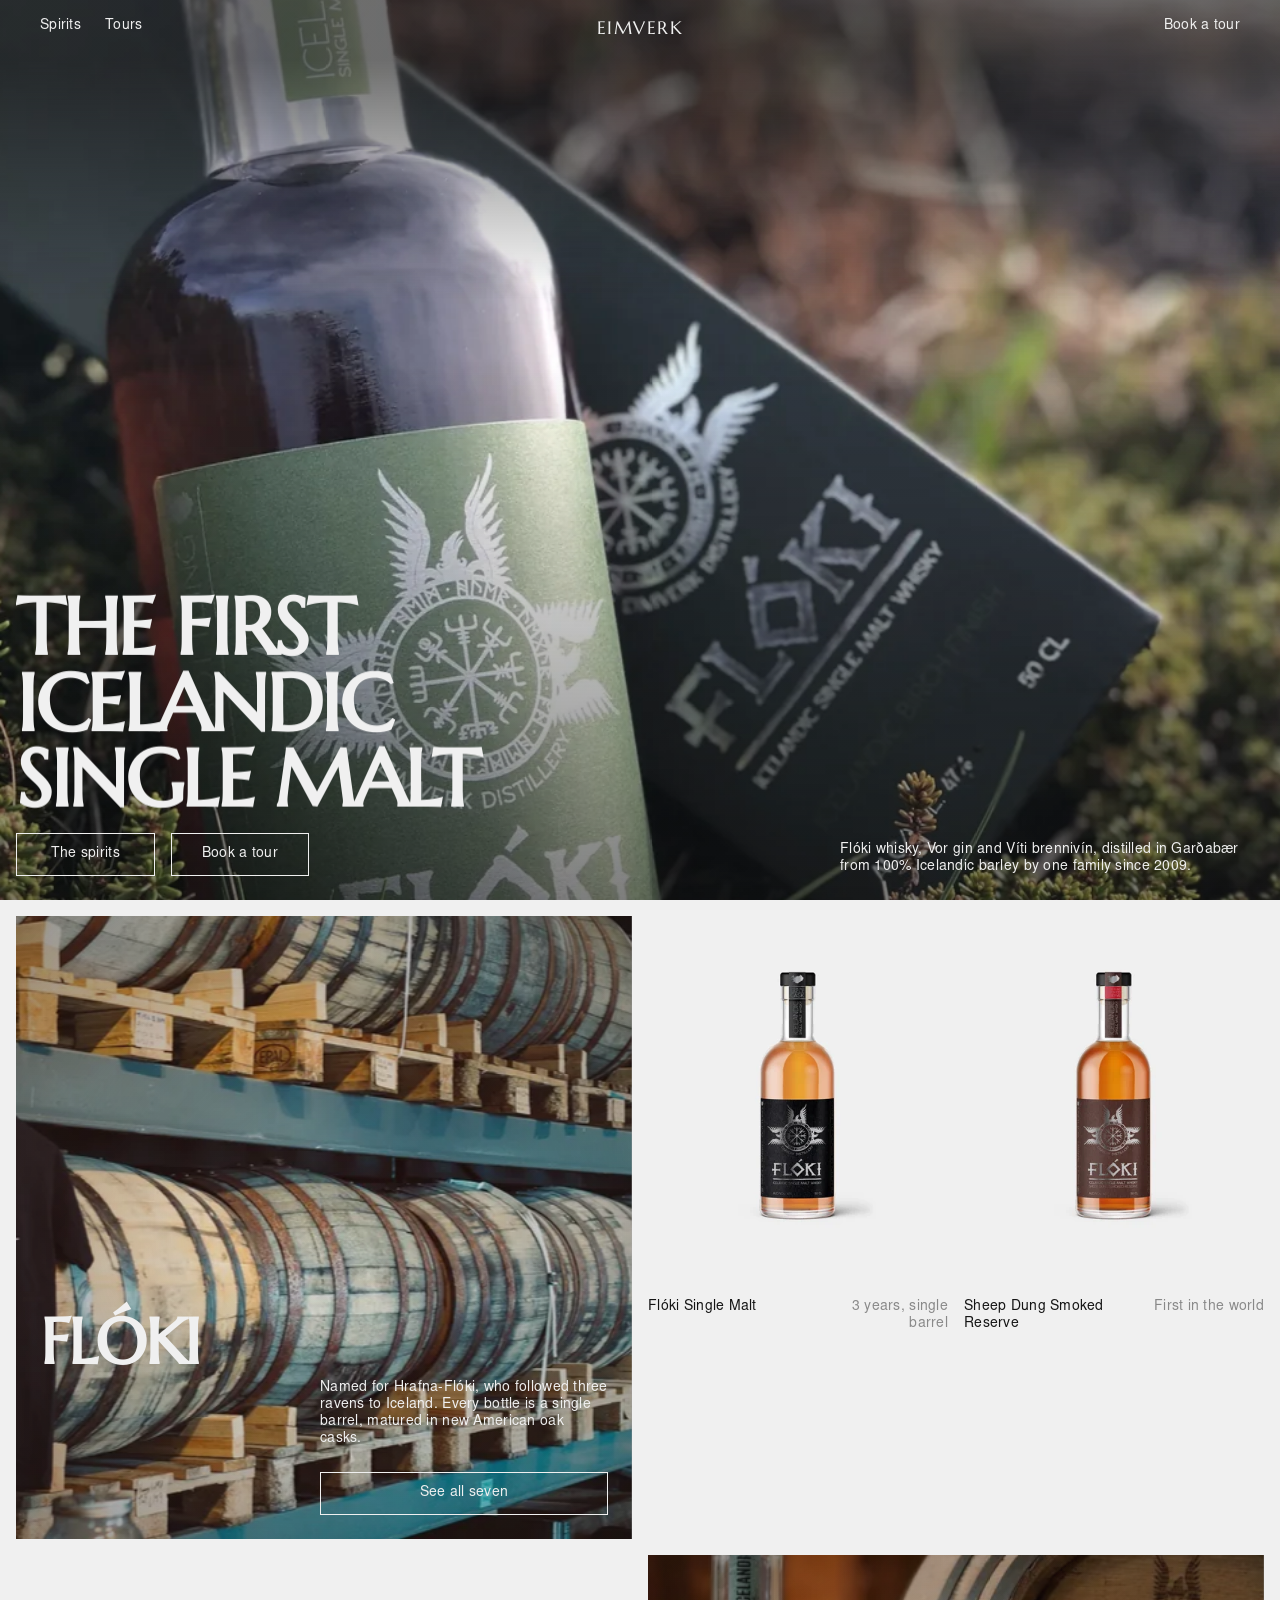
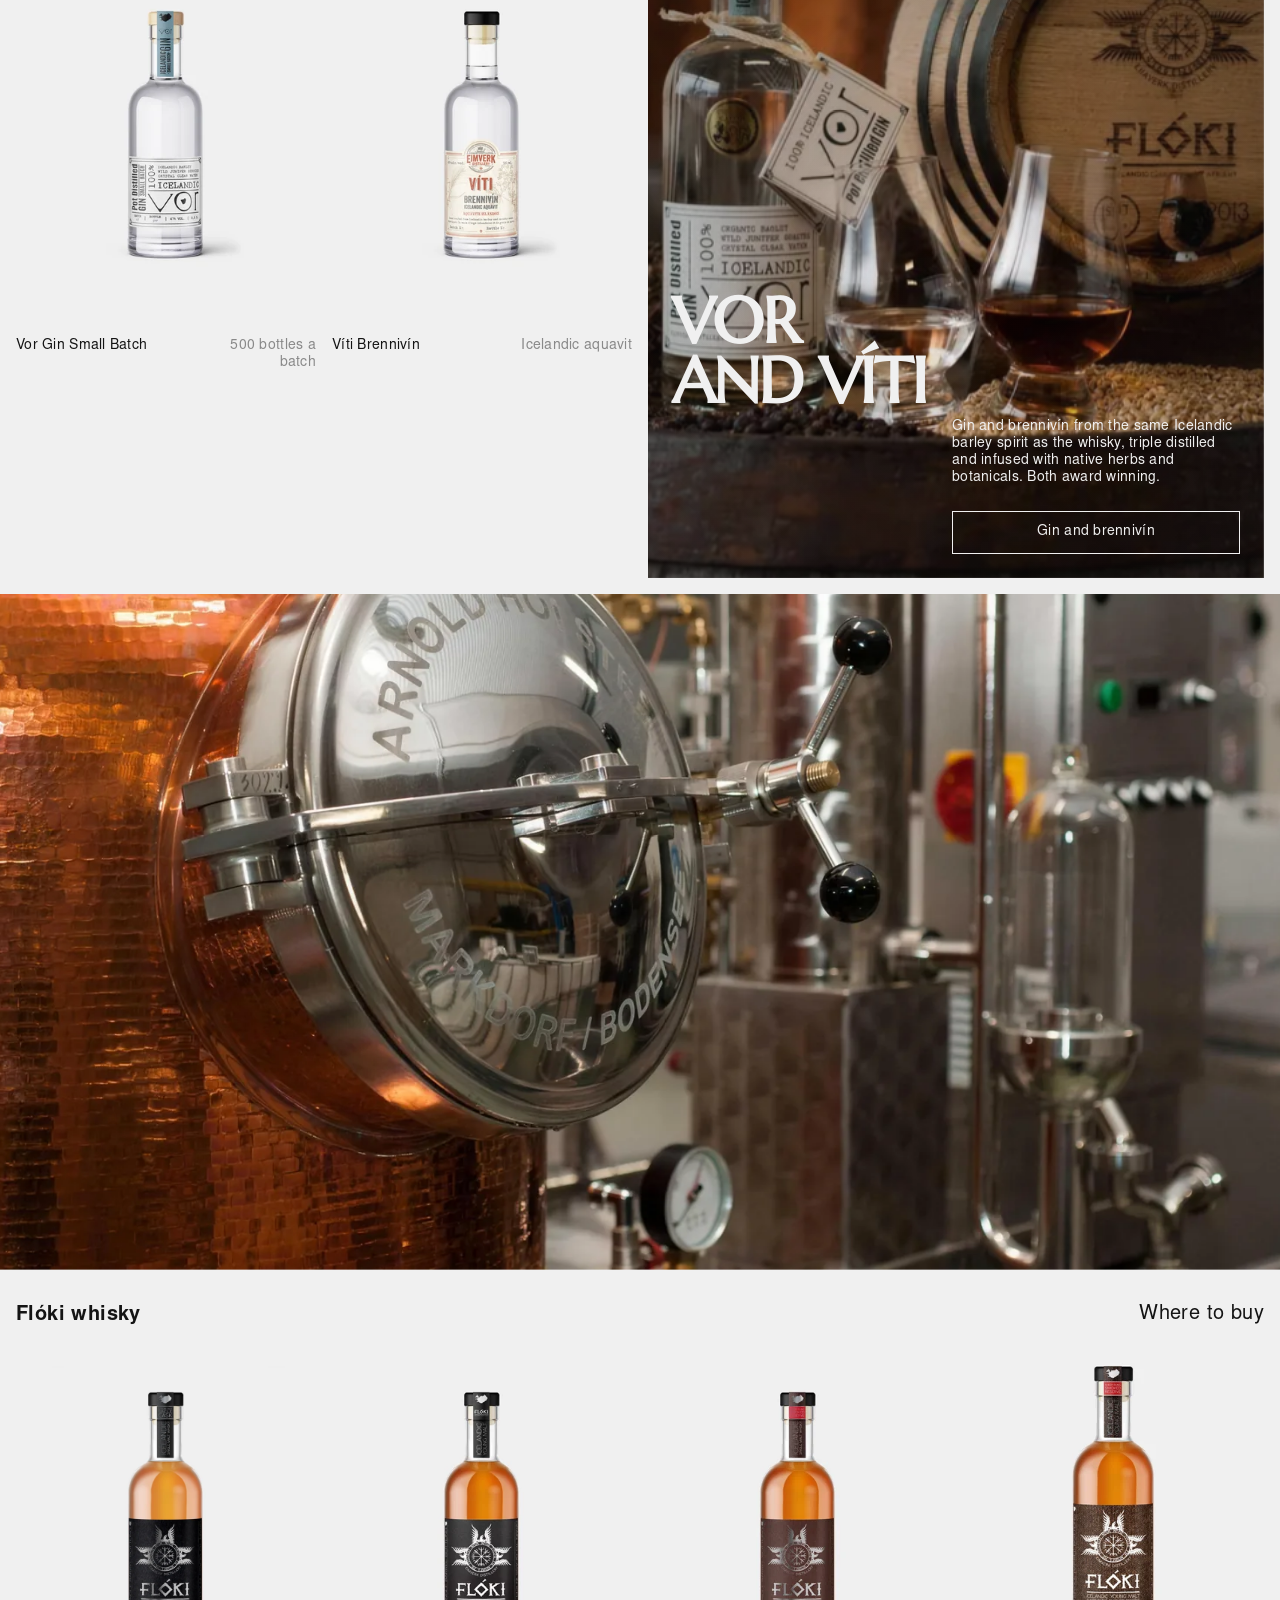
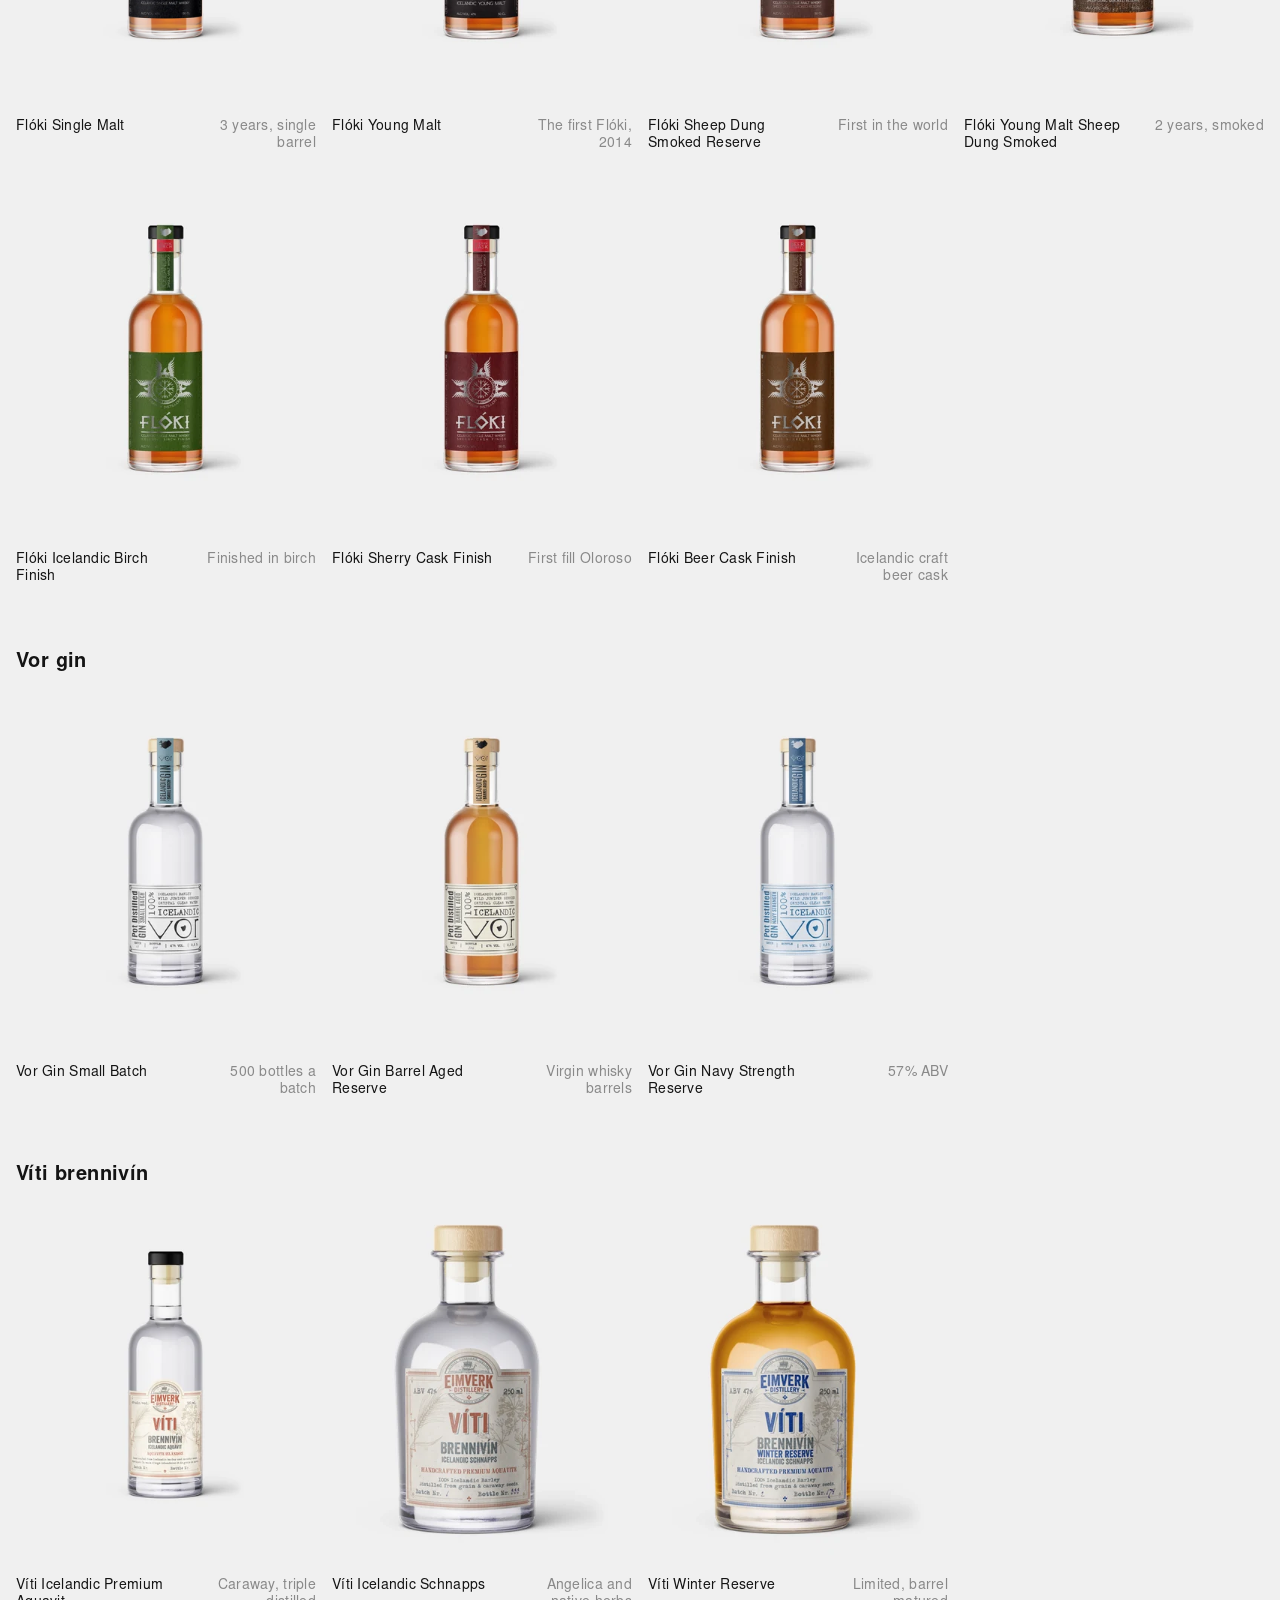
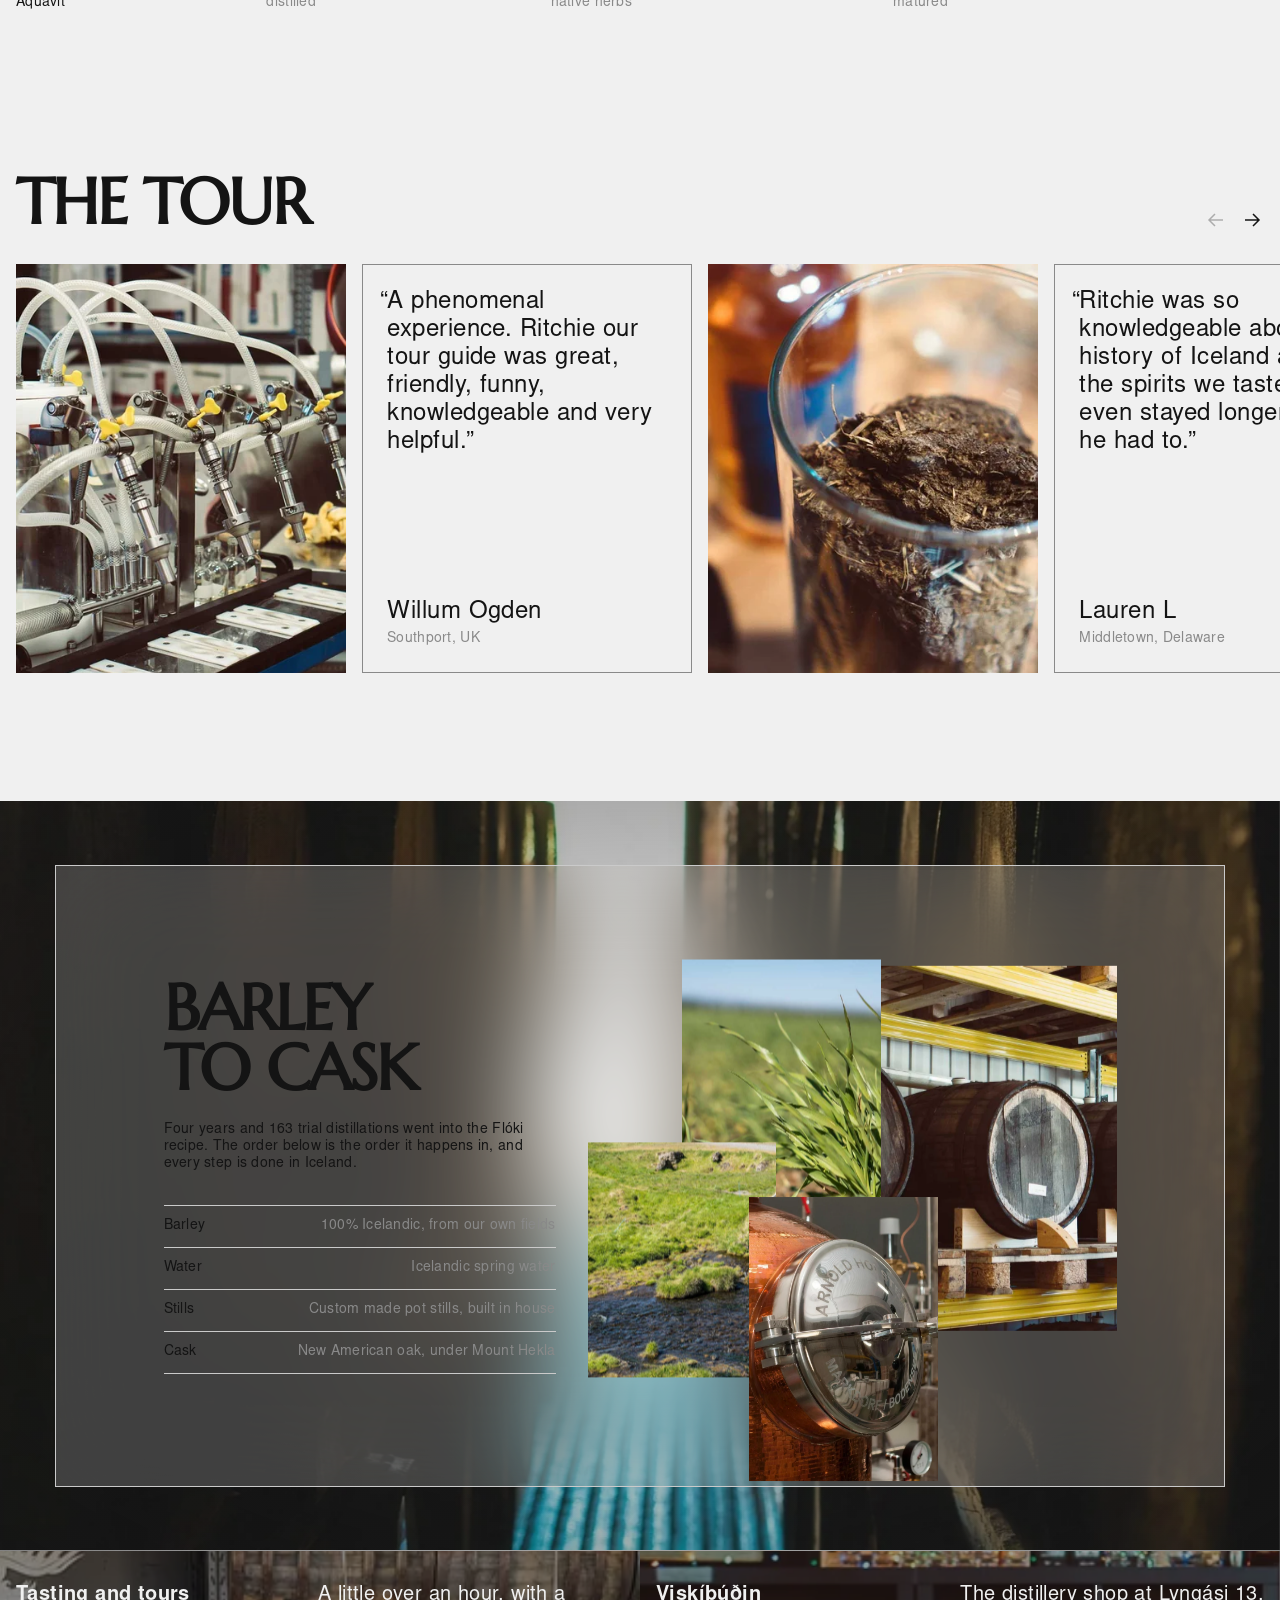
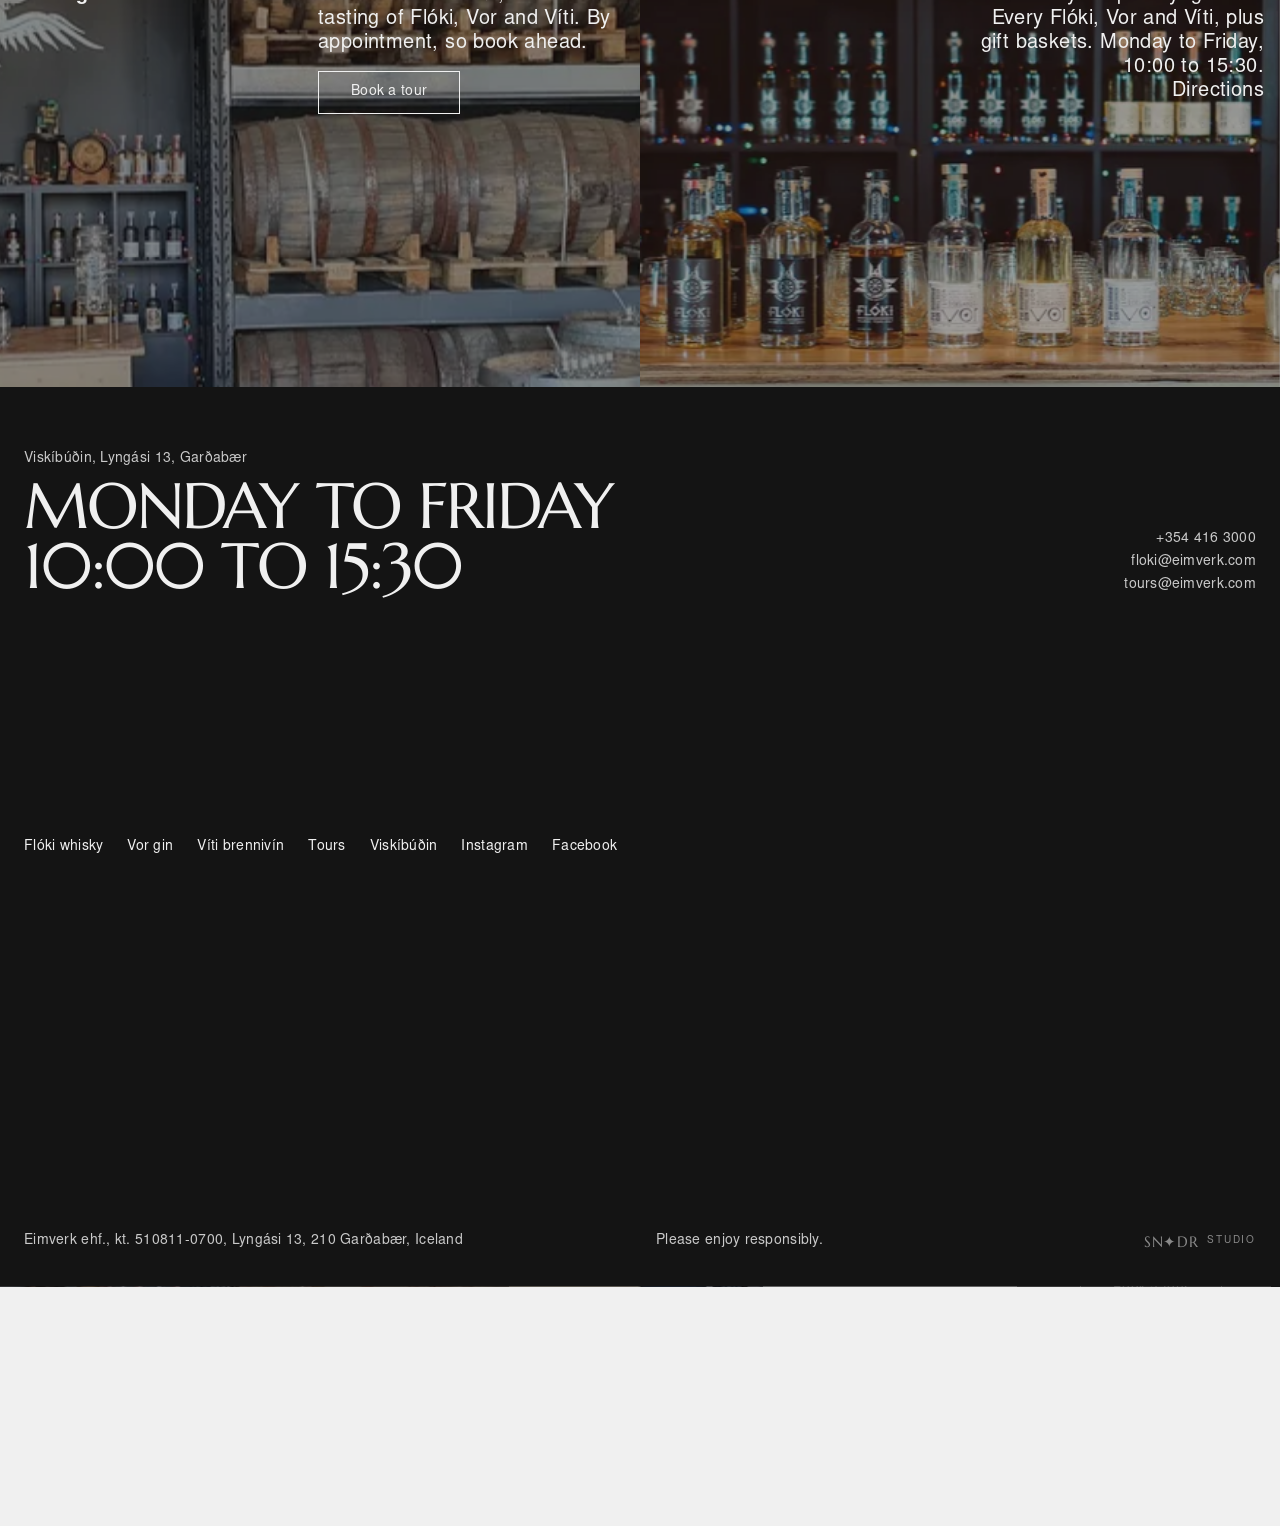
==== index.html @ 7572ad5f "Deploy 314b54d (noindex preview)" ====
<!doctype html>
<html lang="en">
<head>
<meta charset="utf-8">
<meta name="viewport" content="width=device-width, initial-scale=1">
<title>Eimverk Distillery, Flóki Icelandic whisky, Vor gin and Víti brennivín</title>
<meta name="description" content="Iceland's first and only whisky distillery. Flóki single malt, Vor gin and Víti brennivín, made in Garðabær from 100% Icelandic barley since 2009. Distillery tours and tastings, book online.">
<meta name="theme-color" content="#f0f0f0">
<link rel="icon" type="image/png" href="assets/img/favicon.png">
<!-- Preview build, not on the client's domain. Keep noindex until it is. -->
<meta name="robots" content="noindex, nofollow">
<meta property="og:type" content="website">
<meta property="og:locale" content="en_GB">
<meta property="og:site_name" content="Eimverk Distillery">
<meta property="og:title" content="Eimverk Distillery, Iceland's first whisky">
<meta property="og:description" content="Flóki single malt, Vor gin and Víti brennivín from 100% Icelandic barley. Distillery tours in Garðabær, ten minutes from Reykjavík.">
<meta property="og:image" content="assets/img/hero-1500.webp">
<link rel="preload" as="font" type="font/woff2" href="assets/fonts/Marcellus-Regular.woff2" crossorigin>
<link rel="preload" as="font" type="font/woff2" href="assets/fonts/NimbusSans-Regular.woff2" crossorigin>
<link rel="preload" as="image" href="assets/img/hero-1500.webp" fetchpriority="high" media="(min-aspect-ratio: 1/1)">
<link rel="preload" as="image" href="assets/img/hero-portrait-1080.webp" fetchpriority="high" media="(max-aspect-ratio: 1/1)">
<link rel="preconnect" href="https://widgets.bokun.io" crossorigin>
<link rel="stylesheet" href="styles.css?v=690706a9">
<script type="application/ld+json">
{"@context":"https://schema.org","@type":"LocalBusiness","name":"Eimverk Distillery","legalName":"Eimverk ehf.","description":"Iceland's first and only whisky distillery. Flóki single malt whisky, Vor gin and Víti brennivín from 100% Icelandic barley. Distillery tours and tastings.","url":"https://flokiwhisky.is/","email":"floki@eimverk.com","telephone":"+3544163000","foundingDate":"2009","address":{"@type":"PostalAddress","streetAddress":"Lyngási 13","addressLocality":"Garðabær","postalCode":"210","addressCountry":"IS"},"geo":{"@type":"GeoCoordinates","latitude":64.090241,"longitude":-21.93993},"openingHours":"Mo-Fr 10:00-15:30","sameAs":["https://www.facebook.com/eimverk","https://www.instagram.com/eimverk/"]}
</script>
</head>
<body>

<a class="sr-only" href="#main">Skip to content</a>

<header class="navbar" data-nav-theme="dark">
  <nav class="navbar__inner wrapper" aria-label="Main">
    <div class="navbar__left">
      <div class="navbar__toggle">
        <button type="button" class="navbar__burger" data-modal-open="mega" aria-haspopup="dialog" aria-expanded="false" aria-label="Menu">
          <span class="navbar__burger-line" aria-hidden="true"></span>
          <span class="navbar__burger-line" aria-hidden="true"></span>
        </button>
      </div>
      <div class="navbar__links">
        <span class="link"><button type="button" class="link__anchor type-small" data-modal-open="mega" aria-haspopup="dialog">
          <span class="link__text">Spirits</span><span class="link__underline" aria-hidden="true"><span class="link__line"></span></span>
        </button></span>
        <span class="link"><a href="#tours" class="link__anchor type-small">
          <span class="link__text">Tours</span><span class="link__underline" aria-hidden="true"><span class="link__line"></span></span>
        </a></span>
      </div>
    </div>
    <a class="navbar__logo type-small uppercase" href="#top" aria-label="Eimverk, home">Eimverk</a>
    <div class="navbar__right">
      <span class="link"><a href="https://widgets.bokun.io/online-sales/c5f2407f-824e-4909-a7e1-69daf2a87dd3/experience/15103?partialView=1" class="link__anchor type-small bokunButton" data-src="https://widgets.bokun.io/online-sales/c5f2407f-824e-4909-a7e1-69daf2a87dd3/experience/15103?partialView=1">
        <span class="link__text">Book a tour</span><span class="link__underline" aria-hidden="true"><span class="link__line"></span></span>
      </a></span>
    </div>
  </nav>
</header>

<div id="page">
<main id="main">

<section class="hero section-spacing" id="top" data-nav-theme="dark" data-section-height="full" data-parallax-container data-pt="none" data-pb="none"
         style="--hero-height:calc(var(--svh) * 100);--hero-overlay-opacity:0.55;--hero-parallax-travel:30%">
  <div class="hero__media" data-parallax data-parallax-speed="0.3">
    <picture>
      <source media="(max-aspect-ratio: 1/1)" srcset="assets/img/hero-portrait-720.webp 720w, assets/img/hero-portrait-1080.webp 1080w, assets/img/hero-portrait-1440.webp 1440w" sizes="100vw">
      <img class="hero__image" src="assets/img/hero-1500.webp"
           srcset="assets/img/hero-900.webp 900w, assets/img/hero-1500.webp 1500w, assets/img/hero-2200.webp 2200w, assets/img/hero-3000.webp 3000w"
           sizes="100vw" alt="A bottle of Flóki Icelandic Birch Finish lying in moss beside its box" width="4032" height="3024" fetchpriority="high">
    </picture>
  </div>
  <div class="hero__overlay" aria-hidden="true"></div>
  <div class="hero__content wrapper">
    <h1 class="hero__heading type-display uppercase" data-hero-heading>The first<br>Icelandic<br>single malt</h1>
    <div class="hero__text type-small" data-hero-fade>
      <p>Flóki whisky, Vor gin and Víti brennivín, distilled in Garðabær from 100% Icelandic barley by one family since 2009.</p>
    </div>
    <div class="hero__actions" data-hero-fade>
      <a href="#range" class="btn btn-outline text-white">The spirits</a>
      <a href="https://widgets.bokun.io/online-sales/c5f2407f-824e-4909-a7e1-69daf2a87dd3/experience/15103?partialView=1" class="btn btn-outline text-white bokunButton" data-src="https://widgets.bokun.io/online-sales/c5f2407f-824e-4909-a7e1-69daf2a87dd3/experience/15103?partialView=1">Book a tour</a>
    </div>
  </div>
</section>

<section class="featured-products section-spacing" id="whisky" data-nav-theme="light" data-pt="s" data-pb="s"
         style="--fp-overlay-opacity:0.45;--fp-parallax-travel:15%">
  <div class="featured-products__grid">
    <div class="featured-products__marketing" data-parallax-container>
      <div class="featured-products__media" aria-hidden="true">
        <div class="featured-products__parallax" data-parallax data-parallax-speed="0.15">
          <img class="featured-products__image" src="assets/img/barrels-rack-1500.webp"
               srcset="assets/img/barrels-rack-900.webp 900w, assets/img/barrels-rack-1500.webp 1500w, assets/img/barrels-rack-1920.webp 1920w"
               sizes="(min-width: 48rem) 50vw, 100vw" alt="" width="1920" height="1280" loading="lazy">
        </div>
        <span class="featured-products__overlay"></span>
      </div>
      <div class="featured-products__content">
        <h2 class="featured-products__heading type-header uppercase text-white">Flóki</h2>
        <div class="featured-products__detail">
          <div class="type-small text-white">
            <p>Named for Hrafna-Flóki, who followed three ravens to Iceland. Every bottle is a single barrel, matured in new American oak casks.</p>
          </div>
          <a href="#range" class="btn btn-outline text-white btn--full">See all seven</a>
        </div>
      </div>
    </div>

    <article class="product-card" tabindex="0" role="button" aria-haspopup="dialog" data-product="single-malt" data-modal-open="product">
      <div class="product-card__media">
        <img class="product-card__image" src="assets/img/p-single-malt-800.webp" srcset="assets/img/p-single-malt-400.webp 400w, assets/img/p-single-malt-800.webp 800w" sizes="(min-width: 48rem) 22vw, 45vw" alt="Flóki Single Malt bottle" width="800" height="1000" loading="lazy">
        <img class="product-card__image product-card__image--secondary" src="assets/img/b-single-malt-800.webp" srcset="assets/img/b-single-malt-400.webp 400w, assets/img/b-single-malt-800.webp 800w" sizes="(min-width: 48rem) 22vw, 45vw" alt="" width="800" height="1000" loading="lazy" aria-hidden="true">
      </div>
      <div class="product-card__info type-small text-black">
        <div class="product-card__meta"><span>Flóki Single Malt</span></div>
        <span class="product-card__note">3 years, single barrel</span>
      </div>
    </article>

    <article class="product-card" tabindex="0" role="button" aria-haspopup="dialog" data-product="single-malt-dung" data-modal-open="product">
      <div class="product-card__media">
        <img class="product-card__image" src="assets/img/p-single-malt-dung-800.webp" srcset="assets/img/p-single-malt-dung-400.webp 400w, assets/img/p-single-malt-dung-800.webp 800w" sizes="(min-width: 48rem) 22vw, 45vw" alt="Flóki Sheep Dung Smoked Single Malt bottle" width="800" height="1000" loading="lazy">
        <img class="product-card__image product-card__image--secondary" src="assets/img/b-single-malt-dung-800.webp" srcset="assets/img/b-single-malt-dung-400.webp 400w, assets/img/b-single-malt-dung-800.webp 800w" sizes="(min-width: 48rem) 22vw, 45vw" alt="" width="800" height="1000" loading="lazy" aria-hidden="true">
      </div>
      <div class="product-card__info type-small text-black">
        <div class="product-card__meta"><span>Sheep Dung Smoked Reserve</span></div>
        <span class="product-card__note">First in the world</span>
      </div>
    </article>
  </div>
</section>

<section class="featured-products featured-products--reverse section-spacing" data-nav-theme="light" data-pt="none" data-pb="s"
         style="--fp-overlay-opacity:0.45;--fp-parallax-travel:15%">
  <div class="featured-products__grid">
    <div class="featured-products__marketing" data-parallax-container>
      <div class="featured-products__media" aria-hidden="true">
        <div class="featured-products__parallax" data-parallax data-parallax-speed="0.15">
          <img class="featured-products__image" src="assets/img/vor-floki-1500.webp"
               srcset="assets/img/vor-floki-900.webp 900w, assets/img/vor-floki-1500.webp 1500w, assets/img/vor-floki-2200.webp 2200w"
               sizes="(min-width: 48rem) 50vw, 100vw" alt="" width="4096" height="2751" loading="lazy">
        </div>
        <span class="featured-products__overlay"></span>
      </div>
      <div class="featured-products__content">
        <h2 class="featured-products__heading type-header uppercase text-white">Vor<br>and Víti</h2>
        <div class="featured-products__detail">
          <div class="type-small text-white">
            <p>Gin and brennivín from the same Icelandic barley spirit as the whisky, triple distilled and infused with native herbs and botanicals. Both award winning.</p>
          </div>
          <a href="#range" class="btn btn-outline text-white btn--full">Gin and brennivín</a>
        </div>
      </div>
    </div>

    <article class="product-card" tabindex="0" role="button" aria-haspopup="dialog" data-product="vor-small" data-modal-open="product">
      <div class="product-card__media">
        <img class="product-card__image" src="assets/img/p-vor-small-800.webp" srcset="assets/img/p-vor-small-400.webp 400w, assets/img/p-vor-small-800.webp 800w" sizes="(min-width: 48rem) 22vw, 45vw" alt="Vor Gin Small Batch bottle" width="800" height="1000" loading="lazy">
        <img class="product-card__image product-card__image--secondary" src="assets/img/b-vor-small-800.webp" srcset="assets/img/b-vor-small-400.webp 400w, assets/img/b-vor-small-800.webp 800w" sizes="(min-width: 48rem) 22vw, 45vw" alt="" width="800" height="1000" loading="lazy" aria-hidden="true">
      </div>
      <div class="product-card__info type-small text-black">
        <div class="product-card__meta"><span>Vor Gin Small Batch</span></div>
        <span class="product-card__note">500 bottles a batch</span>
      </div>
    </article>

    <article class="product-card" tabindex="0" role="button" aria-haspopup="dialog" data-product="viti-aquavit" data-modal-open="product">
      <div class="product-card__media">
        <img class="product-card__image" src="assets/img/p-viti-aquavit-800.webp" srcset="assets/img/p-viti-aquavit-400.webp 400w, assets/img/p-viti-aquavit-800.webp 800w" sizes="(min-width: 48rem) 22vw, 45vw" alt="Víti Brennivín Icelandic Aquavit bottle" width="800" height="1000" loading="lazy">
        <img class="product-card__image product-card__image--secondary" src="assets/img/b-viti-aquavit-800.webp" srcset="assets/img/b-viti-aquavit-400.webp 400w, assets/img/b-viti-aquavit-800.webp 800w" sizes="(min-width: 48rem) 22vw, 45vw" alt="" width="800" height="1000" loading="lazy" aria-hidden="true">
      </div>
      <div class="product-card__info type-small text-black">
        <div class="product-card__meta"><span>Víti Brennivín</span></div>
        <span class="product-card__note">Icelandic aquavit</span>
      </div>
    </article>
  </div>
</section>

<section class="media-fullbleed section-spacing" data-nav-theme="light" data-pt="none" data-pb="l" aria-label="The still room"
         style="--media-fullbleed-parallax-travel:15%">
  <div class="media-fullbleed__media" data-parallax-container>
    <div class="media-fullbleed__parallax" data-parallax data-parallax-speed="0.15">
      <img class="media-fullbleed__image" src="assets/img/still-1500.webp"
           srcset="assets/img/still-900.webp 900w, assets/img/still-1500.webp 1500w, assets/img/still-2200.webp 2200w, assets/img/still-3000.webp 3000w"
           sizes="100vw" alt="The copper pot still at Eimverk" width="4096" height="2751" loading="lazy">
    </div>
  </div>
</section>

<section class="featured-collection section-spacing" id="range" data-nav-theme="light" data-pt="none" data-pb="l" aria-labelledby="coll-1">
  <div class="featured-collection__header">
    <h2 id="coll-1" class="type-medium font-bold text-black">Flóki whisky</h2>
    <span class="link"><a href="#buy" class="link__anchor type-medium text-black">
      <span class="link__text">Where to buy</span><span class="link__underline" aria-hidden="true"><span class="link__line"></span></span>
    </a></span>
  </div>
  <div class="featured-collection__grid" data-product-grid="floki"></div>

  <div class="featured-collection__header featured-collection__header--later">
    <h2 class="type-medium font-bold text-black">Vor gin</h2>
  </div>
  <div class="featured-collection__grid" data-product-grid="vor"></div>

  <div class="featured-collection__header featured-collection__header--later">
    <h2 class="type-medium font-bold text-black">Víti brennivín</h2>
  </div>
  <div class="featured-collection__grid" data-product-grid="viti"></div>
</section>

<section class="reviews section-spacing" id="tours" data-nav-theme="light" data-pt="xxl" data-pb="xxl" aria-labelledby="rev-h">
  <div class="reviews__header">
    <h2 id="rev-h" class="type-header uppercase text-black">The tour</h2>
    <div class="reviews__nav">
      <button type="button" class="reviews__arrow reviews__arrow--prev" data-reviews-prev aria-label="Previous">
        <svg class="reviews__arrow-icon" viewBox="0 0 24 24" fill="none" aria-hidden="true"><path d="M5 12h14m-6-6 6 6-6 6" stroke="currentColor" stroke-width="1.5"/></svg>
      </button>
      <button type="button" class="reviews__arrow reviews__arrow--next" data-reviews-next aria-label="Next">
        <svg class="reviews__arrow-icon" viewBox="0 0 24 24" fill="none" aria-hidden="true"><path d="M5 12h14m-6-6 6 6-6 6" stroke="currentColor" stroke-width="1.5"/></svg>
      </button>
    </div>
  </div>
  <ul class="reviews__track" data-reviews-track tabindex="0" aria-label="Photographs and visitor reviews">
    <li class="reviews__item reviews__item--media">
      <img class="reviews__media-img" src="assets/img/rail-filling-800.webp" srcset="assets/img/rail-filling-400.webp 400w, assets/img/rail-filling-800.webp 800w" sizes="21.25rem" alt="The bottling line at Eimverk" width="800" height="1000" loading="lazy">
    </li>
    <li class="reviews__item reviews__item--review reviews__card">
      <p class="reviews__quote type-large text-black"><span class="reviews__qmark reviews__qmark--open" aria-hidden="true">“</span>A phenomenal experience. Ritchie our tour guide was great, friendly, funny, knowledgeable and very helpful.<span aria-hidden="true">”</span></p>
      <div class="reviews__meta">
        <p class="type-large text-black">Willum Ogden</p>
        <p class="type-small text-dark-gray">Southport, UK</p>
      </div>
    </li>
    <li class="reviews__item reviews__item--media">
      <img class="reviews__media-img" src="assets/img/rail-dung-800.webp" srcset="assets/img/rail-dung-400.webp 400w, assets/img/rail-dung-800.webp 800w" sizes="21.25rem" alt="Dried sheep dung in a glass, the smoke source for the smoked reserve" width="800" height="1000" loading="lazy">
    </li>
    <li class="reviews__item reviews__item--review reviews__card">
      <p class="reviews__quote type-large text-black"><span class="reviews__qmark reviews__qmark--open" aria-hidden="true">“</span>Ritchie was so knowledgeable about the history of Iceland and of the spirits we tasted. He even stayed longer than he had to.<span aria-hidden="true">”</span></p>
      <div class="reviews__meta">
        <p class="type-large text-black">Lauren L</p>
        <p class="type-small text-dark-gray">Middletown, Delaware</p>
      </div>
    </li>
    <li class="reviews__item reviews__item--media">
      <img class="reviews__media-img" src="assets/img/rail-barley-800.webp" srcset="assets/img/rail-barley-400.webp 400w, assets/img/rail-barley-800.webp 800w" sizes="21.25rem" alt="Icelandic barley in a tasting glass" width="800" height="1000" loading="lazy">
    </li>
    <li class="reviews__item reviews__item--review reviews__card">
      <p class="reviews__quote type-large text-black"><span class="reviews__qmark reviews__qmark--open" aria-hidden="true">“</span>Super friendly and lovely staff. A very personal and interesting authentic Icelandic experience.<span aria-hidden="true">”</span></p>
      <div class="reviews__meta">
        <p class="type-large text-black">Harry P</p>
        <p class="type-small text-dark-gray">Visitor review</p>
      </div>
    </li>
    <li class="reviews__item reviews__item--media">
      <img class="reviews__media-img" src="assets/img/rail-minicask-800.webp" srcset="assets/img/rail-minicask-400.webp 400w, assets/img/rail-minicask-800.webp 800w" sizes="21.25rem" alt="Flóki mini casks in the tasting room" width="800" height="1000" loading="lazy">
    </li>
    <li class="reviews__item reviews__item--review reviews__card">
      <p class="reviews__quote type-large text-black"><span class="reviews__qmark reviews__qmark--open" aria-hidden="true">“</span>Tasting of a variety of gins and whiskies and good explanation by Ritchie. We had the luck of a tour with just four guests.<span aria-hidden="true">”</span></p>
      <div class="reviews__meta">
        <p class="type-large text-black">Lucien</p>
        <p class="type-small text-dark-gray">Visitor review</p>
      </div>
    </li>
    <li class="reviews__item reviews__item--media">
      <img class="reviews__media-img" src="assets/img/rail-horses-800.webp" srcset="assets/img/rail-horses-400.webp 400w, assets/img/rail-horses-800.webp 800w" sizes="21.25rem" alt="Icelandic horses on the barley farm" width="800" height="1000" loading="lazy">
    </li>
  </ul>
</section>

<section class="media-overlay section-spacing" id="process" data-nav-theme="light" data-parallax-container data-pt="xl" data-pb="xl"
         aria-labelledby="mo-h" style="--media-overlay-vignette-opacity:0.5;--media-overlay-parallax-travel:15%">
  <div class="media-overlay__media" data-parallax data-parallax-speed="0.15" aria-hidden="true">
    <img class="media-overlay__image" src="assets/img/corridor-1500.webp"
         srcset="assets/img/corridor-900.webp 900w, assets/img/corridor-1500.webp 1500w, assets/img/corridor-2200.webp 2200w"
         sizes="100vw" alt="" width="4096" height="2737" loading="lazy">
  </div>
  <div class="media-overlay__vignette" aria-hidden="true"></div>

  <div class="media-overlay__card">
    <div class="media-overlay__content">
      <h2 id="mo-h" class="type-header uppercase text-black">Barley<br>to cask</h2>
      <div class="media-overlay__body type-small text-black">
        <p>Four years and 163 trial distillations went into the Flóki recipe. The order below is the order it happens in, and every step is done in Iceland.</p>
      </div>
      <ol class="heat">
        <li class="heat__row"><span class="type-small text-black">Barley</span><span class="type-small text-dark-gray">100% Icelandic, from our own fields</span></li>
        <li class="heat__row"><span class="type-small text-black">Water</span><span class="type-small text-dark-gray">Icelandic spring water</span></li>
        <li class="heat__row"><span class="type-small text-black">Stills</span><span class="type-small text-dark-gray">Custom made pot stills, built in house</span></li>
        <li class="heat__row"><span class="type-small text-black">Cask</span><span class="type-small text-dark-gray">New American oak, under Mount Hekla</span></li>
      </ol>
    </div>

    <div class="media-overlay__collage" data-parallax-container>
      <div class="media-overlay__tile media-overlay__tile--1" data-parallax data-parallax-speed="0.10">
        <img class="media-overlay__tile-image" src="assets/img/tile-casks-800.webp" alt="" width="800" height="1000" loading="lazy">
      </div>
      <div class="media-overlay__tile media-overlay__tile--2" data-parallax data-parallax-speed="-0.06">
        <img class="media-overlay__tile-image" src="assets/img/tile-barley-800.webp" alt="" width="800" height="1000" loading="lazy">
      </div>
      <div class="media-overlay__tile media-overlay__tile--3" data-parallax data-parallax-speed="0.05">
        <img class="media-overlay__tile-image" src="assets/img/tile-stream-800.webp" alt="" width="800" height="1000" loading="lazy">
      </div>
      <div class="media-overlay__tile media-overlay__tile--4" data-parallax data-parallax-speed="-0.12">
        <img class="media-overlay__tile-image" src="assets/img/tile-still-800.webp" alt="" width="800" height="1000" loading="lazy">
      </div>
    </div>
  </div>
</section>

<section class="split-media section-spacing" id="visit" data-nav-theme="dark" data-pt="none" data-pb="none"
         style="--split-media-overlay-opacity:0.3;--split-media-parallax-travel:15%">
  <div class="split-media__grid">
    <div class="split-media__panel" data-parallax-container id="tasting" style="--split-media-overlay-opacity:0.5">
      <div class="split-media__parallax" data-parallax data-parallax-speed="0.15">
        <img class="split-media__image" src="assets/img/tasting-room-1500.webp"
             srcset="assets/img/tasting-room-900.webp 900w, assets/img/tasting-room-1500.webp 1500w, assets/img/tasting-room-1600.webp 1600w"
             sizes="(min-width: 48rem) 50vw, 100vw" alt="The tasting room at Eimverk, a bar in front of racked casks" width="1600" height="757" loading="lazy">
      </div>
      <div class="split-media__overlay" aria-hidden="true"></div>
      <div class="split-media__content">
        <h2 class="type-medium">Tasting and tours</h2>
        <div class="split-media__trailing">
          <div class="split-media__body type-medium"><p>A little over an hour, with a tasting of Flóki, Vor and Víti. By appointment, so book ahead.</p></div>
          <a href="https://widgets.bokun.io/online-sales/c5f2407f-824e-4909-a7e1-69daf2a87dd3/experience/15103?partialView=1" class="btn btn-outline text-white split-media__btn bokunButton" data-src="https://widgets.bokun.io/online-sales/c5f2407f-824e-4909-a7e1-69daf2a87dd3/experience/15103?partialView=1">Book a tour</a>
        </div>
      </div>
    </div>

    <div class="split-media__panel" data-parallax-container id="buy" style="--split-media-overlay-opacity:0.4">
      <div class="split-media__parallax" data-parallax data-parallax-speed="0.15">
        <img class="split-media__image" src="assets/img/viskibudin-1500.webp"
             srcset="assets/img/viskibudin-900.webp 900w, assets/img/viskibudin-1500.webp 1500w, assets/img/viskibudin-1920.webp 1920w"
             sizes="(min-width: 48rem) 50vw, 100vw" alt="Viskíbúðin, the distillery shop, with the full range on the shelves" width="1920" height="1280" loading="lazy">
      </div>
      <div class="split-media__overlay" aria-hidden="true"></div>
      <div class="split-media__content">
        <h2 class="type-medium">Viskíbúðin</h2>
        <div class="split-media__trailing split-media__trailing--end">
          <div class="split-media__body type-medium"><p>The distillery shop at Lyngási 13. Every Flóki, Vor and Víti, plus gift baskets. Monday to Friday, 10:00 to 15:30.</p></div>
          <span class="link"><a href="https://www.google.com/maps/place/Eimverk+Distillery/@64.090241,-21.9421187,17z" class="link__anchor type-medium text-white" target="_blank" rel="noopener">
            <span class="link__text">Directions</span><span class="link__underline" aria-hidden="true"><span class="link__line"></span></span>
          </a></span>
        </div>
      </div>
    </div>
  </div>
</section>

</main>

<footer class="footer" data-nav-theme="dark">
  <div class="footer__lead">
    <div class="footer__lead-head">
      <p class="type-small text-light-gray footer__eyebrow">Viskíbúðin, Lyngási 13, Garðabær</p>
      <p class="type-header uppercase footer__hours">Monday to Friday<br>10:00 to 15:30</p>
    </div>
    <div class="footer__meta type-small">
      <p><span class="link"><a href="tel:+3544163000" class="link__anchor type-small"><span class="link__text">+354 416 3000</span><span class="link__underline" aria-hidden="true"><span class="link__line"></span></span></a></span></p>
      <p><span class="link"><a href="mailto:floki@eimverk.com" class="link__anchor type-small"><span class="link__text">floki@eimverk.com</span><span class="link__underline" aria-hidden="true"><span class="link__line"></span></span></a></span></p>
      <p><span class="link"><a href="mailto:tours@eimverk.com" class="link__anchor type-small"><span class="link__text">tours@eimverk.com</span><span class="link__underline" aria-hidden="true"><span class="link__line"></span></span></a></span></p>
    </div>
  </div>

  <nav class="footer__nav" aria-label="Footer">
    <span class="link"><a href="#range" class="link__anchor type-small"><span class="link__text">Flóki whisky</span><span class="link__underline" aria-hidden="true"><span class="link__line"></span></span></a></span>
    <span class="link"><a href="#range" class="link__anchor type-small"><span class="link__text">Vor gin</span><span class="link__underline" aria-hidden="true"><span class="link__line"></span></span></a></span>
    <span class="link"><a href="#range" class="link__anchor type-small"><span class="link__text">Víti brennivín</span><span class="link__underline" aria-hidden="true"><span class="link__line"></span></span></a></span>
    <span class="link"><a href="#tours" class="link__anchor type-small"><span class="link__text">Tours</span><span class="link__underline" aria-hidden="true"><span class="link__line"></span></span></a></span>
    <span class="link"><a href="#buy" class="link__anchor type-small"><span class="link__text">Viskíbúðin</span><span class="link__underline" aria-hidden="true"><span class="link__line"></span></span></a></span>
    <span class="link"><a href="https://www.instagram.com/eimverk/" class="link__anchor type-small" target="_blank" rel="noopener"><span class="link__text">Instagram</span><span class="link__underline" aria-hidden="true"><span class="link__line"></span></span></a></span>
    <span class="link"><a href="https://www.facebook.com/eimverk" class="link__anchor type-small" target="_blank" rel="noopener"><span class="link__text">Facebook</span><span class="link__underline" aria-hidden="true"><span class="link__line"></span></span></a></span>
  </nav>

  <div class="footer__wordmark" data-footer-wordmark>
    <span class="footer__mark" aria-hidden="true" data-footer-mark>
      <span class="footer__mark-word">Eimverk</span>
    </span>
  </div>

  <div class="footer__legal type-small">
    <p class="footer__legal-copy">Eimverk ehf., kt. 510811-0700, Lyngási 13, 210 Garðabær, Iceland</p>
    <p class="footer__legal-social">Please enjoy responsibly.</p>
    <p class="footer__legal-credit"><a class="sndr" href="https://sndrstudio.is" target="_blank" rel="noopener" aria-label="Designed by SNDR Studio" data-logotype><span class="sndr__mark">SN<i>✦</i>DR</span><span class="sndr__studio">STUDIO</span></a></p>
  </div>
</footer>
</div>

<aside class="mega" data-panel="mega" data-axis="y" role="dialog" aria-modal="true" aria-hidden="true" aria-label="Menu">
  <div class="mega__bar">
    <span class="link"><button type="button" class="link__anchor type-small" data-modal-close>
      <span class="link__text">Close</span><span class="link__underline" aria-hidden="true"><span class="link__line"></span></span>
    </button></span>
    <span class="type-small uppercase mega__mark">Eimverk</span>
    <span class="type-small text-dark-gray">Garðabær</span>
  </div>
  <div class="mega__grid" data-mega-grid>
    <nav class="mega__nav" aria-label="Menu">
      <div class="mega__cols">
        <div class="mega__col">
          <p class="type-small mega__section-title" data-mega-split>Spirits</p>
          <div class="mega__list">
            <span class="link"><a href="#range" class="link__anchor type-small" data-modal-close data-mega-link><span class="link__text">Flóki whisky</span><span class="link__underline" aria-hidden="true"><span class="link__line"></span></span></a></span>
            <span class="link"><a href="#range" class="link__anchor type-small" data-modal-close data-mega-link><span class="link__text">Vor gin</span><span class="link__underline" aria-hidden="true"><span class="link__line"></span></span></a></span>
            <span class="link"><a href="#range" class="link__anchor type-small" data-modal-close data-mega-link><span class="link__text">Víti brennivín</span><span class="link__underline" aria-hidden="true"><span class="link__line"></span></span></a></span>
            <span class="link"><a href="#process" class="link__anchor type-small" data-modal-close data-mega-link><span class="link__text">Barley to cask</span><span class="link__underline" aria-hidden="true"><span class="link__line"></span></span></a></span>
          </div>
        </div>
        <div class="mega__col">
          <span class="mega__line" data-mega-line aria-hidden="true"></span>
          <p class="type-small mega__section-title" data-mega-split>Visit</p>
          <div class="mega__list">
            <span class="link"><a href="#tours" class="link__anchor type-small" data-modal-close data-mega-link><span class="link__text">The tour</span><span class="link__underline" aria-hidden="true"><span class="link__line"></span></span></a></span>
            <span class="link"><a href="#buy" class="link__anchor type-small" data-modal-close data-mega-link><span class="link__text">Viskíbúðin</span><span class="link__underline" aria-hidden="true"><span class="link__line"></span></span></a></span>
            <span class="link"><a href="mailto:floki@eimverk.com" class="link__anchor type-small" data-mega-link><span class="link__text">Contact</span><span class="link__underline" aria-hidden="true"><span class="link__line"></span></span></a></span>
          </div>
        </div>
      </div>
    </nav>
    <div class="mega__media" data-mega-media>
      <span class="mega__line" data-mega-line aria-hidden="true"></span>
      <img class="mega__img" src="assets/img/mega-bottle-800.webp" alt="" width="800" height="1000" loading="lazy">
    </div>
    <div class="mega__promo">
      <div class="mega__promo-inner">
        <p class="type-large">Distillery tour</p>
        <p class="type-small">A little over an hour with a tasting. Ten to fifteen minutes by taxi from downtown Reykjavík.</p>
        <a href="https://widgets.bokun.io/online-sales/c5f2407f-824e-4909-a7e1-69daf2a87dd3/experience/15103?partialView=1" class="btn btn-outline text-white btn--full bokunButton" data-src="https://widgets.bokun.io/online-sales/c5f2407f-824e-4909-a7e1-69daf2a87dd3/experience/15103?partialView=1" data-modal-close>Book a tour</a>
      </div>
    </div>
  </div>
</aside>

<aside class="product" data-panel="product" data-axis="x" role="dialog" aria-modal="true" aria-hidden="true" aria-label="Product">
  <div class="product__bar">
    <span class="type-small text-dark-gray" data-product-family></span>
    <span class="link"><button type="button" class="link__anchor type-small" data-modal-close>
      <span class="link__text">Close</span><span class="link__underline" aria-hidden="true"><span class="link__line"></span></span>
    </button></span>
  </div>
  <div class="product__scroll" data-lenis-prevent>
    <div class="product__media">
      <img class="product__image" src="assets/img/p-single-malt-800.webp" alt="Flóki Single Malt bottle" width="800" height="1000" data-product-image>
    </div>
    <div class="product__body">
      <h2 class="type-header uppercase product__name" data-product-name></h2>
      <div class="type-small product__copy" data-product-copy></div>
      <dl class="product__specs" data-product-specs></dl>
      <div class="product__buy">
        <p class="type-small text-dark-gray">Where to buy</p>
        <ul class="type-small product__stockists">
          <li>Viskíbúðin, Lyngási 13, Garðabær</li>
          <li>Keflavík Airport duty free</li>
          <li>Most liquor stores in Iceland</li>
          <li>Distributors worldwide</li>
        </ul>
        <a href="mailto:order@eimverk.com" class="btn btn-outline text-white btn--full">Trade and export enquiries</a>
      </div>
    </div>
  </div>
</aside>

<div data-overlay></div>

<script src="assets/vendor/lenis.min.js"></script>
<script src="assets/vendor/gsap.min.js"></script>
<script src="assets/vendor/ScrollTrigger.min.js"></script>
<script src="app.js?v=67d60d97"></script>
<!-- Eimverk's own Bókun booking channel, exactly as on flokiwhisky.is -->
<script async src="https://widgets.bokun.io/assets/javascripts/apps/build/BokunWidgetsLoader.js?bookingChannelUUID=c5f2407f-824e-4909-a7e1-69daf2a87dd3"></script>
</body>
</html>
---- styles.css ----
/* ==========================================================================
   Heidmork : 1:1 transplant of the CO'COON system (auw.studio)
   Ported from the mirrored source at _reference/cocoon-teardown/src/.
   Tokens, type scale, spacing, aspect ratios, easings and component
   mechanics are the reference's own values, unchanged.
   ========================================================================== */

/* Display face is the reference's own (Marcellus).
   Body face: the reference declares "Maison Neue", "Helvetica Neue", Arial.
   Maison Neue is licensed, so we use its declared Helvetica fallback class. */
@font-face{font-family:'Marcellus';src:url('assets/fonts/Marcellus-Regular.woff2') format('woff2');font-weight:400;font-style:normal;font-display:swap}
@font-face{font-family:'Maison Neue';src:url('assets/fonts/NimbusSans-Regular.woff2') format('woff2');font-weight:400;font-style:normal;font-display:swap}
@font-face{font-family:'Maison Neue';src:url('assets/fonts/NimbusSans-Bold.woff2') format('woff2');font-weight:700;font-style:normal;font-display:swap}

:root{
  --font-sans:"Maison Neue","Helvetica Neue",Arial,sans-serif;
  --font-display:"Marcellus",Georgia,"Times New Roman",serif;

  --color-black:#141414;
  --color-white:#f0f0f0;
  --color-light-gray:#cacaca;
  --color-dark-gray:#898989;
  --color-light-black:#292929;
  --color-overlay:#14141480;
  --color-glass:#f0f0f033;
  --color-error:#f0c4b4;

  --spacing-xxxs:.125rem;
  --spacing-xxs:.25rem;
  --spacing-xs:.5rem;
  --spacing-s:.75rem;
  --spacing-m:1rem;
  --spacing-l:1.5rem;
  --spacing-xl:2rem;
  --spacing-xxl:4rem;
  --spacing-spacer:8rem;

  --page-width:90rem;
  --navbar-height:3.75rem;

  --blur-overlay:.5rem;
  --blur-card:3.125rem;
  --footer-shadow-blur:.0625rem;
  --footer-shadow-color:#f0f0f080;
  --footer-shadow-glow-blur:.625rem;
  --footer-shadow-glow-color:#f0f0f01a;

  --root-font-size:100%;
  --top-chrome:var(--navbar-height);
  --dvh:1dvh;--svh:1svh;--lvh:1lvh;
}

/* reference: >=144rem the whole rem-built page scales with the viewport */
@media (min-width:144rem){:root{--root-font-size:calc(100vw / 144)}}

*,*::before,*::after{box-sizing:border-box;margin:0;padding:0;border:0 solid}
html{background:var(--color-white);font-size:var(--root-font-size);-webkit-text-size-adjust:100%}
body{
  background:var(--color-white);color:var(--color-black);
  font-family:var(--font-sans);-webkit-font-smoothing:antialiased;
  min-height:calc(var(--svh) * 100);
}
img,svg,video{display:block;vertical-align:middle}
img,video{max-width:100%;height:auto}
a{color:inherit;text-decoration:none}
/* reference reset: controls inherit type and carry no chrome background */
button,input,select,optgroup,textarea{font:inherit;letter-spacing:inherit;color:inherit;background-color:transparent;border-radius:0;appearance:none}
button{cursor:pointer}
ol,ul{list-style:none}
::selection{background:var(--color-black);color:var(--color-white)}
#page{min-height:calc(var(--svh) * 100);display:flex;flex-direction:column;will-change:transform}
main{flex:1 0 auto}
:focus-visible{outline:1px solid var(--color-black);outline-offset:2px}
.sr-only{position:absolute;width:1px;height:1px;margin:-1px;padding:0;overflow:hidden;clip-path:inset(50%);white-space:nowrap}

/* ---------------- type scale (reference values) ---------------- */
.type-display{font-family:var(--font-display);letter-spacing:-.03em;font-size:clamp(2.5rem,1.5rem + 5vw,5rem);line-height:.95}
.type-header{font-family:var(--font-display);letter-spacing:-.03em;font-size:clamp(2rem,1.25rem + 3.75vw,4rem);line-height:.94}
.type-large{font-family:var(--font-sans);letter-spacing:.02em;font-size:1.5rem;line-height:1.75rem}
.type-medium{font-family:var(--font-sans);letter-spacing:.02em;font-size:1.25rem;line-height:1.5rem}
.type-small{font-family:var(--font-sans);letter-spacing:.02em;font-size:.875rem;line-height:1.0625rem}
.type-xsmall{font-family:var(--font-sans);letter-spacing:.02em;font-size:.75rem;line-height:.9375rem}
.uppercase{text-transform:uppercase}
.font-bold{font-weight:700}
.text-white{color:var(--color-white)}
.text-black{color:var(--color-black)}
.text-dark-gray{color:var(--color-dark-gray)}
.text-light-gray{color:var(--color-light-gray)}

.wrapper{width:100%;max-width:var(--page-width);padding-inline:var(--spacing-l);margin-inline:auto}

/* section rhythm: mobile value, desktop value at 48rem (reference pattern) */
.section-spacing{padding-top:var(--section-pt-mobile,0);padding-bottom:var(--section-pb-mobile,0)}
[data-pt="s"]{--section-pt-mobile:var(--spacing-s);--section-pt-desktop:var(--spacing-m)}
[data-pt="m"]{--section-pt-mobile:var(--spacing-m);--section-pt-desktop:var(--spacing-l)}
[data-pt="l"]{--section-pt-mobile:var(--spacing-l);--section-pt-desktop:var(--spacing-xl)}
[data-pt="xl"]{--section-pt-mobile:var(--spacing-xl);--section-pt-desktop:var(--spacing-xxl)}
[data-pt="xxl"]{--section-pt-mobile:var(--spacing-xl);--section-pt-desktop:var(--spacing-spacer)}
[data-pb="s"]{--section-pb-mobile:var(--spacing-s);--section-pb-desktop:var(--spacing-m)}
[data-pb="m"]{--section-pb-mobile:var(--spacing-m);--section-pb-desktop:var(--spacing-l)}
[data-pb="l"]{--section-pb-mobile:var(--spacing-l);--section-pb-desktop:var(--spacing-xl)}
[data-pb="xl"]{--section-pb-mobile:var(--spacing-xl);--section-pb-desktop:var(--spacing-xxl)}
[data-pb="xxl"]{--section-pb-mobile:var(--spacing-xl);--section-pb-desktop:var(--spacing-spacer)}
@media (min-width:48rem){.section-spacing{padding-top:var(--section-pt-desktop,0);padding-bottom:var(--section-pb-desktop,0)}}

/* ---------------- buttons (reference mechanics) ---------------- */
.btn{
  isolation:isolate;width:fit-content;
  padding:var(--spacing-s) var(--spacing-xl);
  font-family:var(--font-sans);letter-spacing:.02em;white-space:nowrap;cursor:pointer;
  --btn-ease:cubic-bezier(.65,0,.35,1);--btn-duration:.25s;
  /* The fill wipe keeps the reference's morph curve and 250ms, which is inside
     budget. The transform channel carries press feedback, so it gets its own
     fast ease-out instead. */
  transition:color var(--btn-duration) var(--btn-ease),transform .16s cubic-bezier(.23,1,.32,1);
  justify-content:center;align-items:center;font-size:.875rem;display:inline-flex;position:relative;overflow:hidden;
}
.btn-fill{background:var(--color-black);color:var(--color-white)}
.btn-outline{--btn-fill:var(--color-black);--btn-on-fill:var(--color-white);background:0 0;border:1px solid}
.btn-outline.text-white{--btn-fill:var(--color-white);--btn-on-fill:var(--color-black)}
.btn-outline::before{content:"";z-index:-1;position:absolute;inset:0;background:var(--btn-fill);transform-origin:bottom;transform:scaleY(0);transition:transform var(--btn-duration) var(--btn-ease)}
/* Hover motion is gated: a tap on a touch screen fires a false hover, which
   left the fill wiped in and stuck there after the finger lifted. */
@media (hover:hover) and (pointer:fine){
  .btn-fill:hover:not(:disabled){transform:scale(.99)}
  .btn-outline:hover:not(:disabled)::before{transform:scaleY(1)}
  .btn-outline:hover:not(:disabled){color:var(--btn-on-fill)}
}
/* Press feedback. Nothing here was pressable-feeling on touch, where hover
   never fires. Subtle, and it scales the label with the box. */
.btn-fill:active:not(:disabled),
.btn-outline:active:not(:disabled){transform:scale(.97)}

/* ---------------- cocoon-link underline ---------------- */
.link{display:inline-block}
.link__anchor{padding-bottom:var(--spacing-xxxs);cursor:pointer;display:inline-block;position:relative}
.link__underline{pointer-events:none;width:100%;height:1px;position:absolute;bottom:0;left:0;overflow:hidden}
.link__line{background:currentColor;position:absolute;inset:0;transform:translate(-101%)}


/* ---------------- navbar ---------------- */
.navbar{
  position:fixed;inset-inline:0;top:0;z-index:40;padding-inline:var(--spacing-m);
  color:var(--color-white);transition:color .3s ease;
}
.navbar[data-nav-theme="light"]{color:var(--color-black)}
.navbar__inner{position:relative;display:flex;align-items:center;justify-content:space-between;padding-block:var(--spacing-m)}
.navbar__left,.navbar__right{display:flex;align-items:center;gap:var(--spacing-l)}
.navbar__logo{position:absolute;left:50%;top:50%;transform:translate(-50%,-50%);font-family:var(--font-display);font-size:1.125rem;letter-spacing:.08em}
.navbar__links{display:none;align-items:center;gap:var(--spacing-l)}
.navbar__burger{position:relative;display:block;width:var(--spacing-l);height:var(--spacing-l);background:none;color:inherit;cursor:pointer}
.navbar__burger-line{position:absolute;left:0;top:50%;width:100%;height:1px;background:currentColor}
@media (min-width:64rem){.navbar__links{display:flex}.navbar__toggle{display:none}}

/* ---------------- hero ---------------- */
.hero{
  position:relative;display:flex;overflow:hidden;isolation:isolate;
  min-height:var(--hero-height,calc(var(--svh) * 100));
}
@media (max-width:47.99rem){.hero[data-section-height="full"]{min-height:calc(var(--svh) * 90)}}
.hero__media{position:absolute;left:0;right:0;z-index:0;top:calc(var(--hero-parallax-travel,0%) * -1);height:calc(100% + var(--hero-parallax-travel,0%) * 2);will-change:transform}
.hero__image{position:absolute;inset:0;width:100%;height:100%;object-fit:cover}
/* Portrait focal point. The system's white navbar assumes a dark frame-top; in
   this photograph that band only sits right of centre, where the narrow mobile
   crop would otherwise land on backlit foliage. Measured: nav strip drops from
   62% to 35% luminance, and Oli stays in frame. */
@media (max-aspect-ratio:1/1),(max-width:89.99rem){.hero__image{object-position:82% center}}
.hero__overlay{position:absolute;inset:0;z-index:20;pointer-events:none;background:linear-gradient(to top,var(--color-black),transparent 60%);opacity:var(--hero-overlay-opacity,.4)}
/* Top scrim. The reference's white navbar assumes a dark frame-top and this
   photograph is backlit across the top, differently at every crop: at 1440 the
   wordmark measured 87% luminance, at 1280 the left slot measured 93%, both
   white on near-white. Chasing it with object-position alone just moves the
   bright band from one nav slot to another, so the navbar gets a guaranteed
   ground instead. Same device as the reference's own bottom gradient, mirrored,
   held solid for exactly the navbar's height and faded out well before the
   headline. Its own layer, so --hero-overlay-opacity keeps its meaning; above
   the overlay (z 20) and below the content (z 30). */
.hero::after{
  content:"";position:absolute;inset-inline:0;top:0;z-index:21;pointer-events:none;
  height:calc(var(--navbar-height) * 5);
  background:linear-gradient(to bottom,var(--color-black),var(--color-black) var(--navbar-height),transparent);
  opacity:.62;
}
.hero__content{
  position:relative;z-index:30;display:flex;flex-direction:column;justify-content:flex-end;
  gap:var(--spacing-s);width:100%;padding:var(--spacing-m);color:var(--color-white);
}
.hero__text{max-width:26.5rem}
@media (min-width:48rem){
  .hero__content{flex-direction:row;flex-wrap:wrap;justify-content:space-between;align-items:flex-end;align-content:flex-end;column-gap:var(--spacing-xl);row-gap:var(--spacing-m);padding-block:var(--spacing-l);padding-inline:var(--spacing-m)}
  .hero__heading{flex-basis:100%}
  .hero__text{order:2;align-self:flex-end}
  .hero__actions{order:1;max-width:21.25rem}
}
.hero__actions{display:flex;gap:var(--spacing-s);margin-top:var(--spacing-s)}
@media (min-width:48rem){.hero__actions{gap:var(--spacing-m);margin-top:0}}
.hero__actions .btn{flex:1}

/* split-line reveal wrapper (SplitText lines + mask) */
.line{display:block;overflow:hidden}
.line>span{display:block;will-change:transform}

/* ---------------- featured products ---------------- */
.featured-products{width:100%;padding-inline:var(--spacing-m);background:var(--color-white)}
.featured-products__grid{display:grid;grid-template-columns:repeat(2,minmax(0,1fr));gap:var(--spacing-m);align-items:start}
.featured-products__marketing{
  position:relative;isolation:isolate;overflow:hidden;grid-column:1/-1;aspect-ratio:370/537;
  display:flex;flex-direction:column;justify-content:flex-end;padding:var(--spacing-l);
}
.featured-products__media{position:absolute;inset:0;z-index:0}
.featured-products__parallax{position:absolute;left:0;width:100%;top:calc(var(--fp-parallax-travel,0%) * -1);height:calc(100% + var(--fp-parallax-travel,0%) * 2);will-change:transform}
.featured-products__image{position:absolute;inset:0;width:100%;height:100%;object-fit:cover}
.featured-products__overlay{position:absolute;inset:0;background:radial-gradient(ellipse at center,transparent 0%,var(--color-black) 100%);opacity:var(--fp-overlay-opacity,.5)}
.featured-products__content{position:relative;z-index:1;display:flex;flex-direction:column;gap:var(--spacing-xs)}
.featured-products__detail{display:flex;flex-direction:column;gap:var(--spacing-l)}
@media (min-width:48rem){
  .featured-products__grid{grid-template-columns:repeat(4,minmax(0,1fr))}
  .featured-products--reverse .featured-products__grid{grid-auto-flow:dense}
  .featured-products__marketing{grid-column:span 2;aspect-ratio:696/704}
  .featured-products--reverse .featured-products__marketing{grid-column:3/span 2}
  .featured-products__content{align-items:flex-end}
  .featured-products__heading{align-self:flex-start}
  .featured-products__detail{width:18rem}
}

/* ---------------- product card ---------------- */
.product-card{display:flex;flex-direction:column;gap:var(--spacing-xxs)}
.product-card__media{aspect-ratio:4/5;position:relative;overflow:hidden}
.product-card__image{object-fit:cover;width:100%;height:100%}
.product-card__image--secondary{opacity:0;transition:opacity .3s;position:absolute;inset:0}
@media (hover:hover) and (pointer:fine){.product-card:hover .product-card__image--secondary{opacity:1}}
.product-card__info{display:flex;justify-content:space-between;gap:var(--spacing-m)}
.product-card__meta{display:flex;flex-direction:column}
.product-card__note{white-space:nowrap;text-align:right;color:var(--color-dark-gray)}
@media (min-width:48rem){.product-card{gap:var(--spacing-xs)}}

/* ---------------- full bleed media ---------------- */
.media-fullbleed{display:block;width:100%}
.media-fullbleed__media{position:relative;width:100%;overflow:hidden;aspect-ratio:402/506}
.media-fullbleed__parallax{position:absolute;left:0;width:100%;top:calc(var(--media-fullbleed-parallax-travel,0%) * -1);height:calc(100% + var(--media-fullbleed-parallax-travel,0%) * 2);will-change:transform}
.media-fullbleed__image{position:absolute;inset:0;width:100%;height:100%;object-fit:cover}
@media (min-width:48rem){.media-fullbleed__media{aspect-ratio:1440/760}}

/* ---------------- featured collection ---------------- */
.featured-collection{width:100%;padding-inline:var(--spacing-m);background:var(--color-white)}
.featured-collection__header{display:flex;align-items:center;justify-content:space-between;gap:var(--spacing-m)}
.featured-collection__grid{display:grid;grid-template-columns:repeat(2,minmax(0,1fr));gap:var(--spacing-m);align-items:start;margin-top:var(--spacing-xs)}
@media (min-width:48rem){.featured-collection__grid{grid-template-columns:repeat(4,minmax(0,1fr))}}

/* ---------------- reviews rail ---------------- */
.reviews{display:flex;flex-direction:column;gap:var(--spacing-xl);background:var(--color-white)}
.reviews__header{display:flex;align-items:flex-end;justify-content:space-between;gap:var(--spacing-m);padding-inline:var(--spacing-m)}
.reviews__nav{display:flex;gap:var(--spacing-s)}
.reviews__arrow{display:grid;place-items:center;color:var(--color-black);cursor:pointer;background:none}
.reviews__arrow[disabled]{opacity:.3;cursor:default}
.reviews__arrow--prev{transform:scaleX(-1)}
.reviews__arrow-icon{display:block;width:var(--spacing-l);height:var(--spacing-l)}
.reviews__track{
  display:flex;gap:var(--spacing-m);overflow-x:auto;scroll-snap-type:x mandatory;
  scrollbar-width:none;-webkit-overflow-scrolling:touch;
  padding-inline:var(--spacing-m);scroll-padding-inline:var(--spacing-m);cursor:grab;
}
.reviews__track::-webkit-scrollbar{display:none}
.reviews__track.is-dragging{cursor:grabbing;scroll-snap-type:none;user-select:none}
.reviews__track.is-dragging .reviews__item{pointer-events:none}
.reviews__item{flex:0 0 auto;scroll-snap-align:start;aspect-ratio:340/421;height:clamp(21.25rem,19.47rem + 7.6vw,26.3125rem)}
.reviews__item--media{position:relative;overflow:hidden}
.reviews__media-img{display:block;width:100%;height:100%;object-fit:cover}
.reviews__card{display:flex;flex-direction:column;justify-content:space-between;padding:var(--spacing-l);border:1px solid var(--color-dark-gray)}
.reviews__quote{position:relative}
.reviews__qmark--open{position:absolute;top:0;inset-inline-end:100%;margin-inline-end:-.05em}
@media (min-width:48rem){.reviews__track{padding-inline-end:0;scroll-padding-inline-end:0}}

/* ---------------- media overlay (glass card + collage) ---------------- */
.media-overlay{position:relative;isolation:isolate;overflow:hidden;display:flex;justify-content:center;padding-inline:var(--spacing-m)}
.media-overlay__media{position:absolute;left:0;width:100%;z-index:0;top:calc(var(--media-overlay-parallax-travel,0%) * -1);height:calc(100% + var(--media-overlay-parallax-travel,0%) * 2);will-change:transform}
.media-overlay__image{position:absolute;inset:0;width:100%;height:100%;object-fit:cover}
.media-overlay__vignette{position:absolute;inset:0;z-index:10;pointer-events:none;background:radial-gradient(ellipse at center,transparent,var(--color-black));opacity:var(--media-overlay-vignette-opacity,.5)}
.media-overlay__card{
  position:relative;z-index:20;display:flex;flex-direction:column;gap:var(--spacing-xl);
  width:100%;max-width:23.125rem;padding:var(--spacing-m);
  background:var(--color-glass);-webkit-backdrop-filter:blur(var(--blur-card));backdrop-filter:blur(var(--blur-card));
  border:1px solid var(--color-light-gray);overflow:hidden;
}
.media-overlay__content{display:flex;flex-direction:column}
.media-overlay__collage{position:relative;width:100%;height:28rem}
.media-overlay__tile{position:absolute;overflow:hidden;will-change:transform}
.media-overlay__tile--1{left:53.63%;top:6.46rem;width:46.37%;aspect-ratio:2732/4096}
.media-overlay__tile--2{left:20.59%;top:0;width:37.65%;height:11.9375rem}
.media-overlay__tile--3{left:0;top:9.51rem;width:35.78%;aspect-ratio:3277/4096}
.media-overlay__tile--4{left:17.89%;top:16.04rem;width:36%;aspect-ratio:2732/4096}
.media-overlay__tile-image{width:100%;height:100%;object-fit:cover}
@media (min-width:48rem){
  .media-overlay__card{flex-direction:row;align-items:center;justify-content:center;gap:var(--spacing-xl);max-width:73.125rem;padding:var(--spacing-xxl)}
  .media-overlay__content{max-width:29.6875rem}
  .media-overlay__body{max-width:24.5rem}
  .media-overlay__collage{width:33.0625rem;height:30.75rem}
  .media-overlay__tile--1{left:17.8125rem;top:5.3125rem;width:15.25rem;height:22.8125rem;aspect-ratio:auto}
  .media-overlay__tile--2{left:5.875rem;top:0;width:12.4375rem;height:18.5625rem;aspect-ratio:auto}
  .media-overlay__tile--3{left:0;top:14.8125rem;width:11.75rem;height:14.6875rem;aspect-ratio:auto}
  .media-overlay__tile--4{left:10.0625rem;top:13rem;width:11.8125rem;height:17.75rem;aspect-ratio:auto}
}

/* ---------------- split media ---------------- */
.split-media{display:block;width:100%}
.split-media__grid{display:grid;grid-template-columns:1fr}
.split-media__panel{position:relative;overflow:hidden;aspect-ratio:402/437}
.split-media__parallax{position:absolute;left:0;width:100%;top:calc(var(--split-media-parallax-travel,0%) * -1);height:calc(100% + var(--split-media-parallax-travel,0%) * 2);will-change:transform}
.split-media__image{position:absolute;inset:0;width:100%;height:100%;object-fit:cover}
.split-media__overlay{position:absolute;inset:0;pointer-events:none;background:var(--color-black);opacity:var(--split-media-overlay-opacity,.2)}
.split-media__content{position:relative;z-index:10;display:flex;flex-direction:column;gap:var(--spacing-s);padding:var(--spacing-xl) var(--spacing-m);color:var(--color-white)}
.split-media__body{max-width:19.125rem}
@media (min-width:48rem){
  .split-media__grid{grid-template-columns:repeat(2,minmax(0,1fr))}
  .split-media__panel{aspect-ratio:720/760}
  .split-media__content{flex-direction:row;align-items:flex-start;gap:var(--spacing-m)}
  .split-media__trailing{margin-left:auto}
}

/* ---------------- footer ---------------- */
.footer{
  display:flex;flex-direction:column;min-height:calc(var(--svh) * 100);will-change:transform;
  width:100%;padding:var(--spacing-xxl) var(--spacing-l) var(--spacing-l);
  background:var(--color-black);color:var(--color-white);
}
/* Reference source order is wordmark, body, legal; below 48rem the reference
   flips it to body, wordmark, legal (order-1/2/3) and drops the wordmark's
   bottom margin. Without the flip the wordmark's line-height:.8 ink lands on
   the newsletter heading, which the diacritics in HEIÐMÖRK make worse. */
.footer__wordmark{order:2;width:100%;margin-bottom:0}
.footer__mark{
  display:block;width:100%;--footer-shadow-x:0;--footer-shadow-y:3;
  filter:drop-shadow(calc(var(--footer-shadow-x) * 1px) calc(var(--footer-shadow-y) * 1px) var(--footer-shadow-blur) var(--footer-shadow-color))
         drop-shadow(0 0 var(--footer-shadow-glow-blur) var(--footer-shadow-glow-color));
  will-change:filter;
}
.footer__mark-word{
  display:block;width:100%;font-family:var(--font-display);color:var(--color-black);text-transform:uppercase;
  font-size:clamp(2.75rem,16.5vw,15rem);line-height:.8;letter-spacing:-.02em;text-align:center;
}
.footer__legal{display:grid;grid-template-columns:repeat(4,minmax(0,1fr));gap:var(--spacing-m);margin-top:var(--spacing-xxl);color:var(--color-light-gray)}
/* Footer composition.
   The reference's footer is a shop's: a newsletter signup beside several link
   columns, sized for a catalogue's worth of links. Heidmork has six, so the
   transplanted skeleton left half-empty columns and a void in the middle, and
   the signup + columns pairing is the single most template-looking thing on a
   page. Replaced with what a farm stand's footer should actually lead with:
   when it is open. The free space now sits above the wordmark rather than in
   the middle, so it reads as breathing room before the closing mark. */
.footer__lead{order:1;display:grid;gap:var(--spacing-l)}
.footer__hours{margin-top:var(--spacing-xs)}
.footer__meta{display:grid;gap:var(--spacing-xxs);color:var(--color-light-gray)}
.footer__nav{order:2;margin-top:auto;padding-top:var(--spacing-xxl);display:flex;flex-wrap:wrap;gap:var(--spacing-s) var(--spacing-l)}
/* The mark's line-height is .8, so its ink and the umlaut on the O overflow
   the box upward. Clear the nav row above it. */
.footer__wordmark{order:3;margin-top:var(--spacing-xxl)}
.footer__legal{order:4}
@media (min-width:48rem){
  .footer__lead{grid-template-columns:repeat(12,minmax(0,1fr));gap:var(--spacing-xl);align-items:end}
  .footer__lead-head{grid-column:1/span 8}
  .footer__meta{grid-column:10/span 3;text-align:right}
}

/* SNDR Studio credit: the wordmark, linking to the SNDR page. Set in this
   build's own two faces so it reads as part of the footer rather than bolted
   on, and it sits a step quieter than the legal line until hovered. The 44px
   min-height is the tap target, not the visual size. */
.sndr{display:inline-flex;align-items:center;gap:var(--spacing-xs);min-height:44px;color:var(--color-dark-gray);transition:color .3s ease}
.sndr__mark{font-family:var(--font-display);font-size:.9375rem;letter-spacing:.06em;line-height:1}
.sndr__mark i{font-style:normal}
.sndr__studio{font-family:var(--font-sans);font-size:.625rem;letter-spacing:.18em;line-height:1}
@media (hover:hover) and (pointer:fine){.sndr:hover{color:var(--color-white)}}
@media (min-width:48rem){
}
@media (min-width:48rem){
  .footer__legal{grid-template-columns:repeat(12,minmax(0,1fr));gap:var(--spacing-xl);align-items:center}
  .footer__legal-copy{grid-column:span 6}
  .footer__legal-social{grid-column:7/span 4}
  .footer__legal-credit{grid-column:11/span 2;text-align:right}
  .footer__wordmark{margin-bottom:var(--spacing-xxl)}
}
.footer .link__line{background:currentColor}

/* ---------------- panels + overlay (shift modal) ---------------- */
[data-overlay]{background:var(--color-overlay);opacity:0;--overlay-blur-progress:0;pointer-events:none;z-index:40;position:fixed;inset:0}
/* The blur is set once rather than tweened. Animating backdrop-filter
   recomposites everything behind a full-viewport fixed layer every frame.
   The element's own opacity fade still ramps the blur in, because opacity
   groups the filtered result, so this looks the same and costs far less. */
[data-overlay].is-active{pointer-events:auto;-webkit-backdrop-filter:blur(var(--blur-overlay));backdrop-filter:blur(var(--blur-overlay))}
[data-panel]{z-index:50;background:var(--color-black);color:var(--color-white);position:fixed}
[data-panel][data-axis="y"]{width:100%;top:0;left:0;transform:translateY(-100%)}
[data-panel][data-axis="x"]{height:calc(var(--dvh) * 100);width:min(28rem,100vw);top:0;right:0;transform:translate(100%)}
body.is-modal-open{overflow:hidden}
.mega{height:auto;max-height:calc(var(--dvh) * 100);display:flex;flex-direction:column}
.mega__bar{position:relative;display:flex;align-items:center;justify-content:space-between;padding:var(--spacing-m) var(--spacing-l);border-bottom:1px solid var(--color-dark-gray)}
.mega__grid{display:grid;grid-template-columns:1fr;gap:var(--spacing-xl);flex:0 1 auto;align-content:start;min-height:0;overflow-y:auto;padding:var(--spacing-xl) var(--spacing-l) var(--spacing-xxl)}
.mega__cols{display:grid;grid-template-columns:1fr 1fr;column-gap:var(--spacing-xl);row-gap:var(--spacing-l);align-items:start}
.mega__section-title{color:var(--color-dark-gray);margin-bottom:var(--spacing-s)}
.mega__list{display:flex;flex-direction:column;gap:var(--spacing-xxxs)}
.mega__media{position:relative;min-height:18rem;overflow:clip;display:none}
.mega__img{position:absolute;inset:0;width:100%;height:100%;object-fit:cover}
.mega__line{display:none}
@media (min-width:64rem){
  .mega{height:auto;display:block}
  .mega__grid{grid-template-columns:minmax(0,2fr) minmax(14rem,1fr) minmax(16rem,1.2fr);flex:none;overflow:visible;padding-block:0}
  .mega__media{display:block}
  .mega__line{display:block;position:absolute;top:0;bottom:0;left:0;width:1px;background:var(--color-dark-gray);transform:scaleY(0);transform-origin:top}
  .mega__col{position:relative;padding-top:var(--spacing-xl);padding-bottom:var(--spacing-xxl);padding-left:var(--spacing-l)}
  .mega__col:first-child{padding-left:0}
}
.mega__promo{display:flex;flex-direction:column}
.mega__promo-inner{flex-grow:1;display:flex;flex-direction:column;gap:var(--spacing-s);padding:var(--spacing-l);border:1px solid var(--color-dark-gray);background:var(--color-light-black)}
/* Below the three-column breakpoint the panel hugs its content, so the promo
   card must not stretch into the leftover height. */
@media (max-width:63.99rem){.mega__promo-inner{flex-grow:0}}

/* reveal defaults, overwritten by GSAP */
[data-reveal]{opacity:0}

@media (prefers-reduced-motion:reduce){
  /* Gentler, not zero. Colour and opacity transitions aid comprehension and are
     kept; only transform-driven movement is removed. The old rule collapsed
     every transition to .01ms, which also killed the navbar's colour crossfade
     and the card crossfade, neither of which causes vestibular load. */
  *,*::before,*::after{animation-duration:.01ms!important;animation-iteration-count:1!important}
  *,*::before,*::after{transition-property:opacity,color,background-color,border-color,fill,stroke!important}
  [data-reveal]{opacity:1!important;transform:none!important}
  .line>span{transform:none!important}
}

/* ---------------- helpers used by the markup ---------------- */
.btn--full{width:100%}
.mega__mark{font-family:var(--font-display);letter-spacing:.08em}
.media-overlay__body{margin-top:var(--spacing-l)}
.heat{margin-top:var(--spacing-xl);border-top:1px solid var(--color-light-gray)}
.heat__row{display:flex;align-items:baseline;justify-content:space-between;gap:var(--spacing-m);padding-block:var(--spacing-s);border-bottom:1px solid var(--color-light-gray)}
.reviews__meta{display:flex;flex-direction:column;gap:var(--spacing-xxs)}
.footer__eyebrow{margin-bottom:var(--spacing-xs)}
@media (min-width:48rem){.split-media__trailing--end{margin-left:auto;align-items:flex-end;text-align:right;display:flex;flex-direction:column}}

/* footer legal: reference behaviour. On mobile the row is two halves and the
   middle line is hidden. Scoped to max-width so it cannot override the
   12-col desktop spans declared earlier in this file. */
@media (max-width:47.99rem){
  .footer__legal-copy{grid-column:span 2}
  .footer__legal-social{display:none}
  .footer__legal-credit{grid-column:span 2;text-align:right}
}

/* Parallax wells collapse where parallax does not run.
   Each well is oversized purely to give the scrubbed transform somewhere to
   travel. app.js gates parallax to (min-width:48rem) + no-preference, so below
   that breakpoint the oversizing only zooms the photograph for nothing. These
   declarations sit on the well itself, which beats the travel value inherited
   from the section's inline style. */
@media (max-width:47.99rem){
  .hero__media{--hero-parallax-travel:0%}
  .featured-products__parallax{--fp-parallax-travel:0%}
  .media-fullbleed__parallax{--media-fullbleed-parallax-travel:0%}
  .media-overlay__media{--media-overlay-parallax-travel:0%}
  .split-media__parallax{--split-media-parallax-travel:0%}
}
@media (prefers-reduced-motion:reduce){
  .hero__media{--hero-parallax-travel:0%}
  .featured-products__parallax{--fp-parallax-travel:0%}
  .media-fullbleed__parallax{--media-fullbleed-parallax-travel:0%}
  .media-overlay__media{--media-overlay-parallax-travel:0%}
  .split-media__parallax{--split-media-parallax-travel:0%}
}

/* ==========================================================================
   Accessibility and platform hardening.
   None of this changes the reference's visual design; it covers the things a
   1:1 transplant does not excuse.
   ========================================================================== */

/* The skip link was permanently clipped, so a sighted keyboard user could
   never see it. Reveal it on focus. */
.sr-only:focus-visible{
  position:fixed;top:var(--spacing-xs);left:var(--spacing-xs);z-index:60;
  width:auto;height:auto;margin:0;overflow:visible;clip-path:none;white-space:normal;
  padding:var(--spacing-xs) var(--spacing-m);
  background:var(--color-black);color:var(--color-white);
  font-family:var(--font-sans);font-size:.875rem;
  outline:1px solid var(--color-white);outline-offset:2px;
}

/* The focus ring is black, which is invisible on the black surfaces. */
.footer :focus-visible,
.mega :focus-visible,

/* The newsletter field cleared its outline and never replaced it. */
.footer__input:focus-visible{outline:1px solid var(--color-white);outline-offset:2px}

/* Fixed chrome would otherwise cover the top of any in-page anchor target. */
:target,[id]{scroll-margin-top:calc(var(--top-chrome) + var(--spacing-l))}

/* The close control is a 1rem icon; grow the hit area to 2rem and pull the
   offset in by the same amount so the icon stays exactly where it was. */

/* Kill the 300ms tap delay and the default grey flash on touch. */
a,button,input,label,summary{touch-action:manipulation;-webkit-tap-highlight-color:transparent}

/* The panel scrolls its own content; don't chain that scroll to the page. */
.mega__grid{overscroll-behavior:contain}

/* The full-bleed footer must clear the home bar. */
.footer{padding-bottom:calc(var(--spacing-l) + env(safe-area-inset-bottom))}

/* The page is a fixed light theme; stop the UA painting form controls dark. */
html{color-scheme:light}

/* Text that must survive a very long word or an unbroken address. */
.footer__meta,.mega__list,.product-card__info{overflow-wrap:break-word}

/* ==========================================================================
   Eimverk additions. Product panel (the reference's x-axis shift panel, the
   drawer Cocoon uses for its cart, carrying a product instead) and the
   range's grouped collection headers.
   ========================================================================== */
.featured-collection__header--later{margin-top:var(--spacing-xxl)}
.product-card[data-modal-open]{cursor:pointer}
.product-card[data-modal-open]:focus-visible{outline:1px solid var(--color-black);outline-offset:4px}
@media (hover:hover) and (pointer:fine){
  .product-card:hover .product-card__image--secondary{opacity:1}
}
.product-card:active .product-card__media{transform:scale(.985)}
.product-card__media{transition:transform .16s cubic-bezier(.23,1,.32,1)}
/* cutouts on paper: the same ground as the page, so the bottles float */
.product-card__image{background:var(--color-white)}

.product{display:flex;flex-direction:column;background:var(--color-black);color:var(--color-white)}
.product__bar{display:flex;align-items:center;justify-content:space-between;padding:var(--spacing-m) var(--spacing-l);border-bottom:1px solid var(--color-dark-gray);flex:none}
.product__scroll{flex:1 1 auto;min-height:0;overflow-y:auto;overscroll-behavior:contain;-webkit-overflow-scrolling:touch}
.product__media{aspect-ratio:4/5;background:var(--color-white);overflow:hidden}
.product__image{display:block;width:100%;height:100%;object-fit:cover}
.product__body{display:flex;flex-direction:column;gap:var(--spacing-l);padding:var(--spacing-xl) var(--spacing-l) calc(var(--spacing-xxl) + env(safe-area-inset-bottom))}
.product__name{font-size:clamp(1.75rem,1.25rem + 2vw,2.5rem)}
.product__copy{display:grid;gap:var(--spacing-s);color:var(--color-light-gray)}
.product__specs{display:grid;margin:0;border-top:1px solid var(--color-dark-gray)}
.product__spec{display:flex;justify-content:space-between;gap:var(--spacing-m);padding-block:var(--spacing-s);border-bottom:1px solid var(--color-dark-gray);font-size:.875rem;line-height:1.0625rem;letter-spacing:.02em}
.product__spec dt{color:var(--color-white)}
.product__spec dd{margin:0;color:var(--color-light-gray);text-align:right}
.product__buy{display:grid;gap:var(--spacing-s);margin-top:var(--spacing-s)}
.product__stockists{display:grid;gap:var(--spacing-xxs);list-style:none;margin:0;padding:0}
.product :focus-visible{outline:1px solid var(--color-white);outline-offset:2px}
@media (min-width:48rem){
  [data-panel="product"][data-axis="x"]{width:min(30rem,100vw)}
  .product__media{aspect-ratio:1/1}
  .product__media .product__image{object-fit:contain}
}
.split-media__btn{margin-top:var(--spacing-m)}
.heat{list-style:none;margin-inline:0;padding:0}
/* Long expression names ("Flóki Young Malt Sheep Dung Smoked") beside a nowrap
   note squeezed the name to 54px on phones. The note may wrap; the name keeps
   the larger share of the row. */
.product-card__info{align-items:flex-start}
.product-card__meta{flex:1 1 58%;min-width:0}
.product-card__note{flex:0 1 42%;white-space:normal}
@media (max-width:47.99rem){
  /* two-column phone grid: the row is ~170px, so name and note stack */
  .product-card__info{flex-direction:column;gap:var(--spacing-xxxs)}
  .product-card__note{flex:none;text-align:left}
}
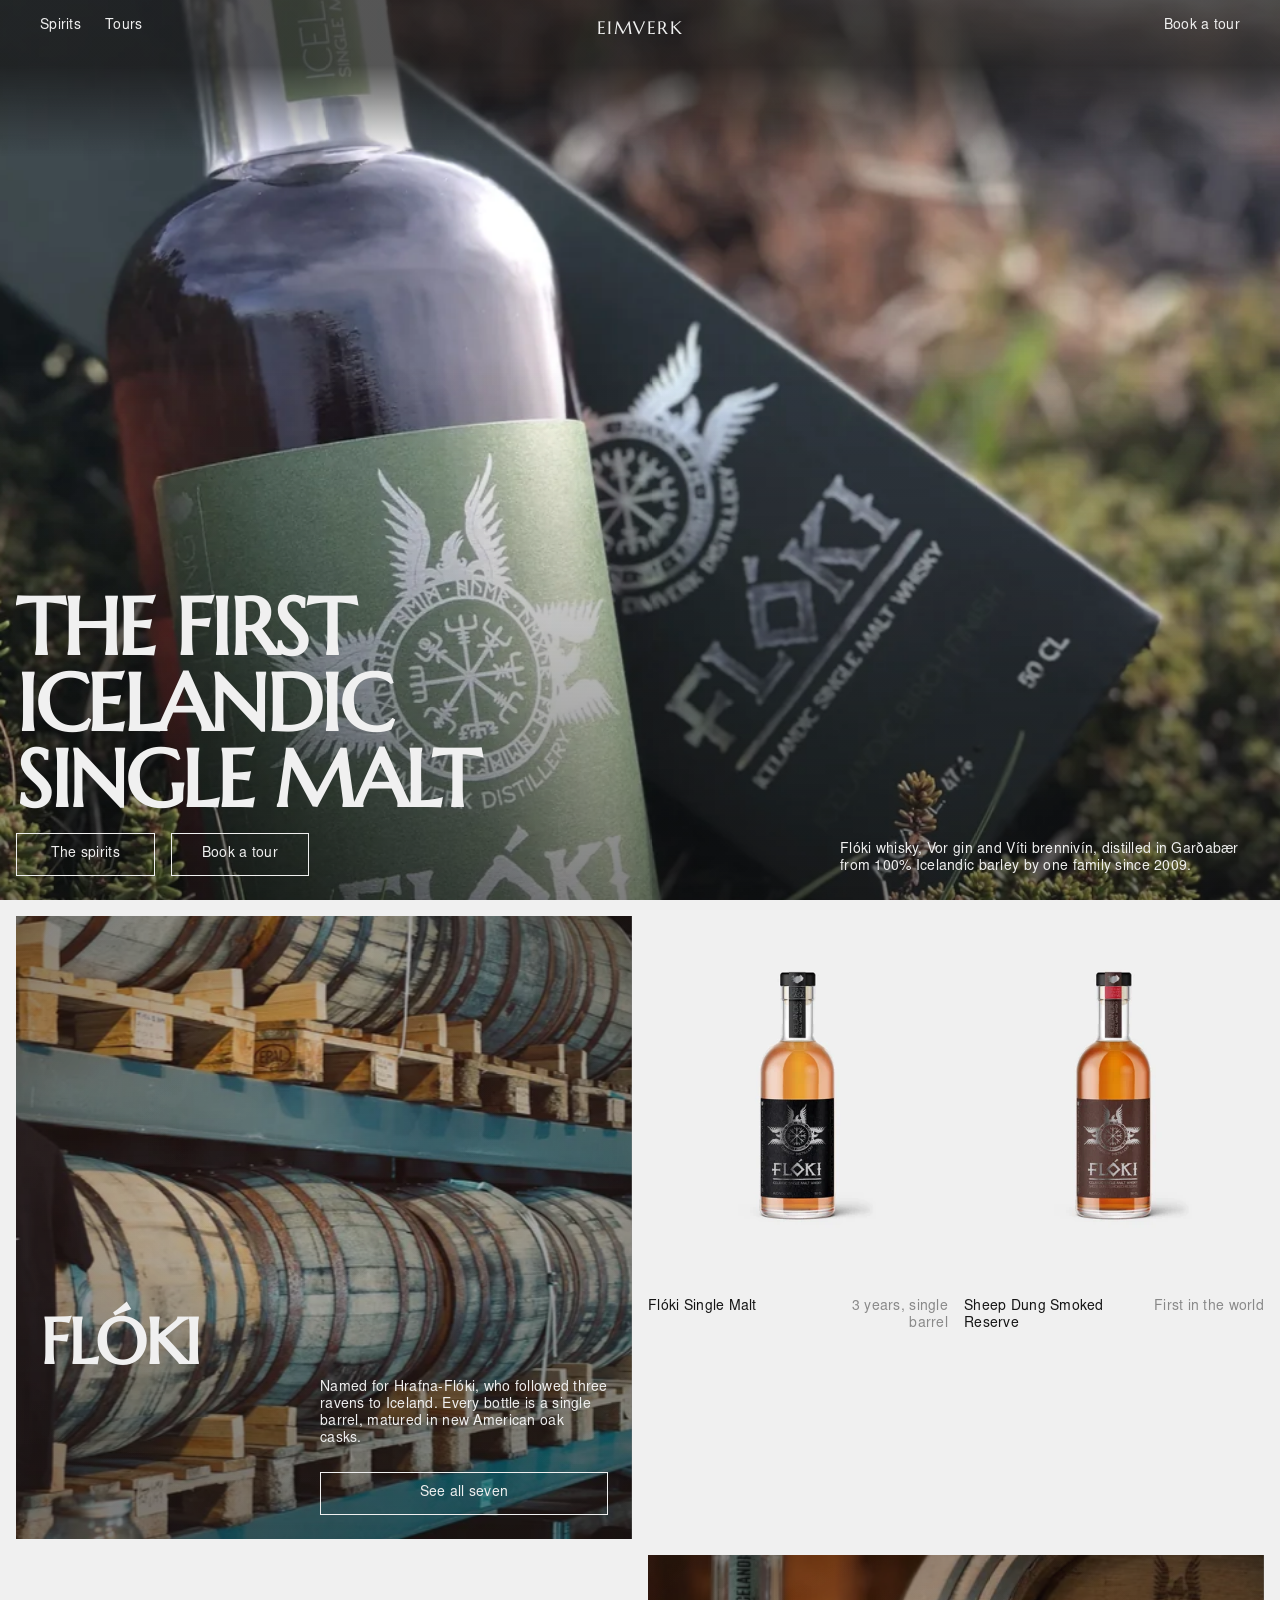
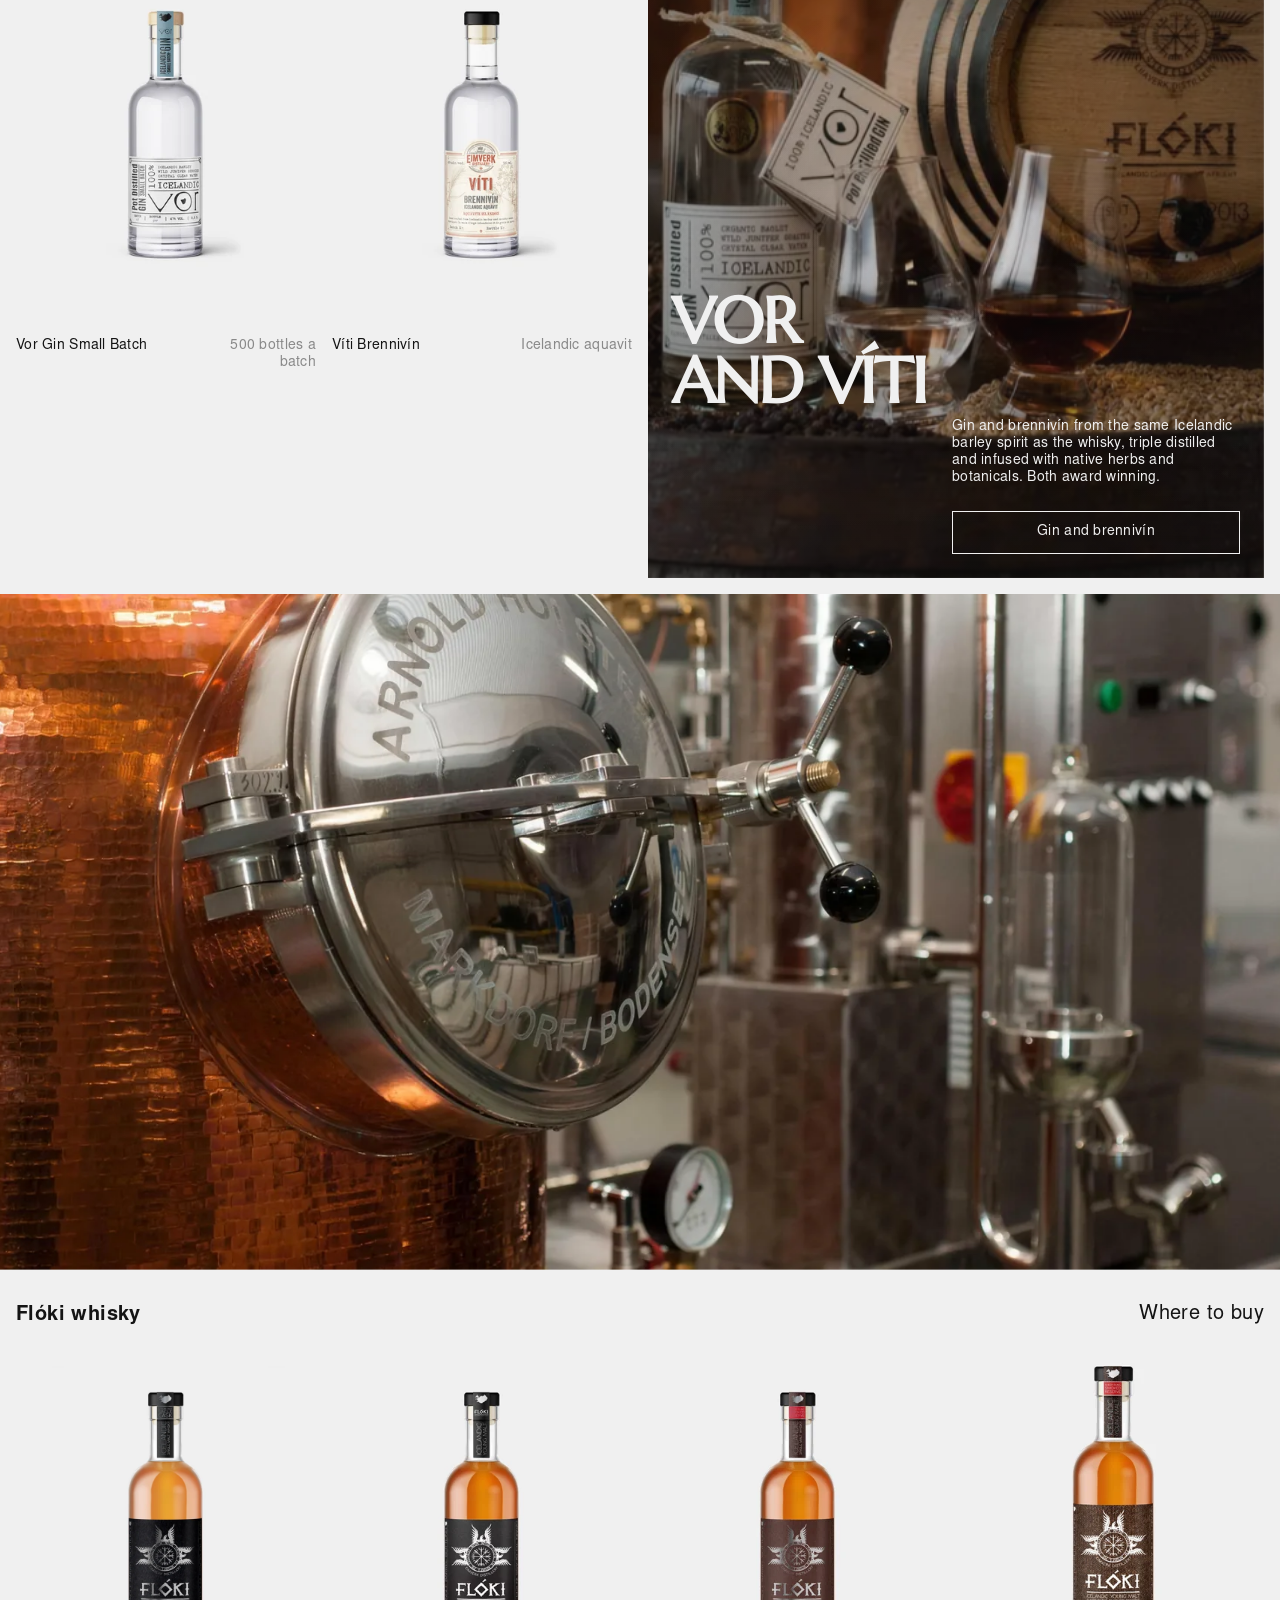
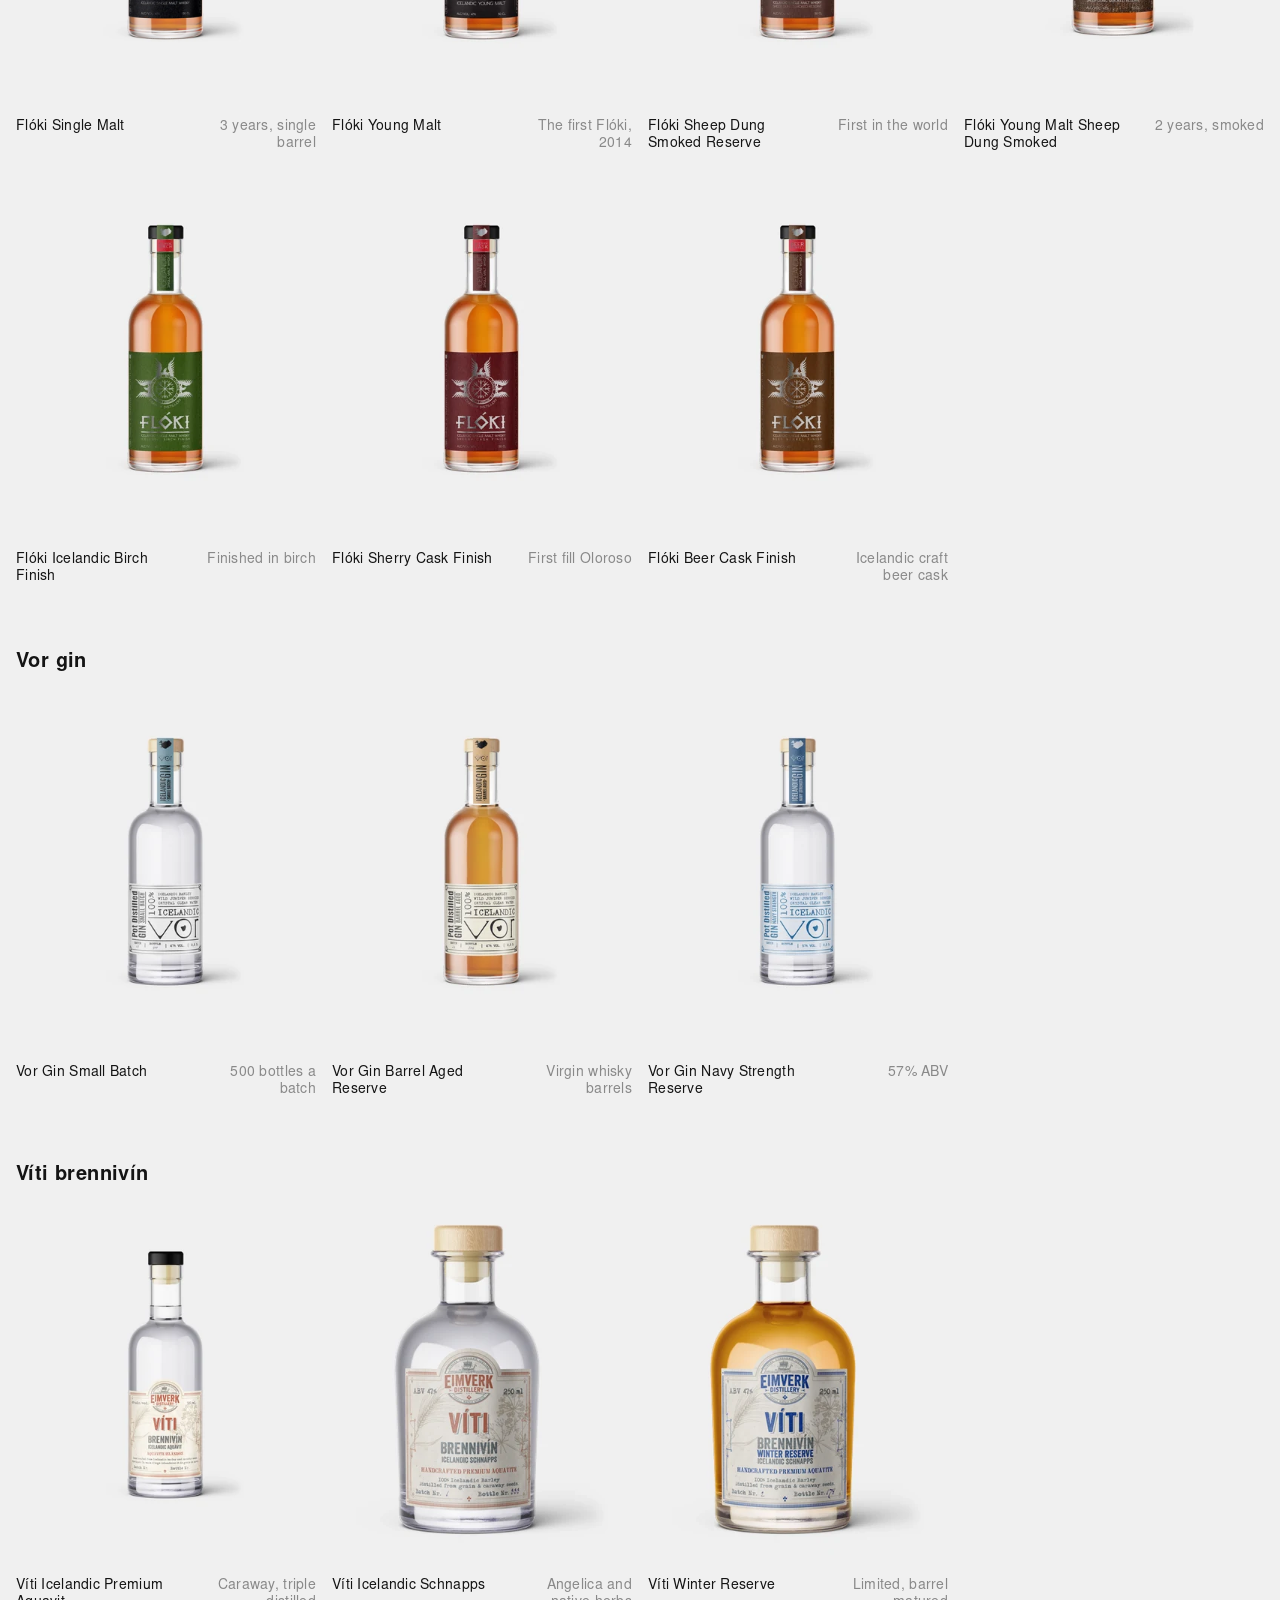
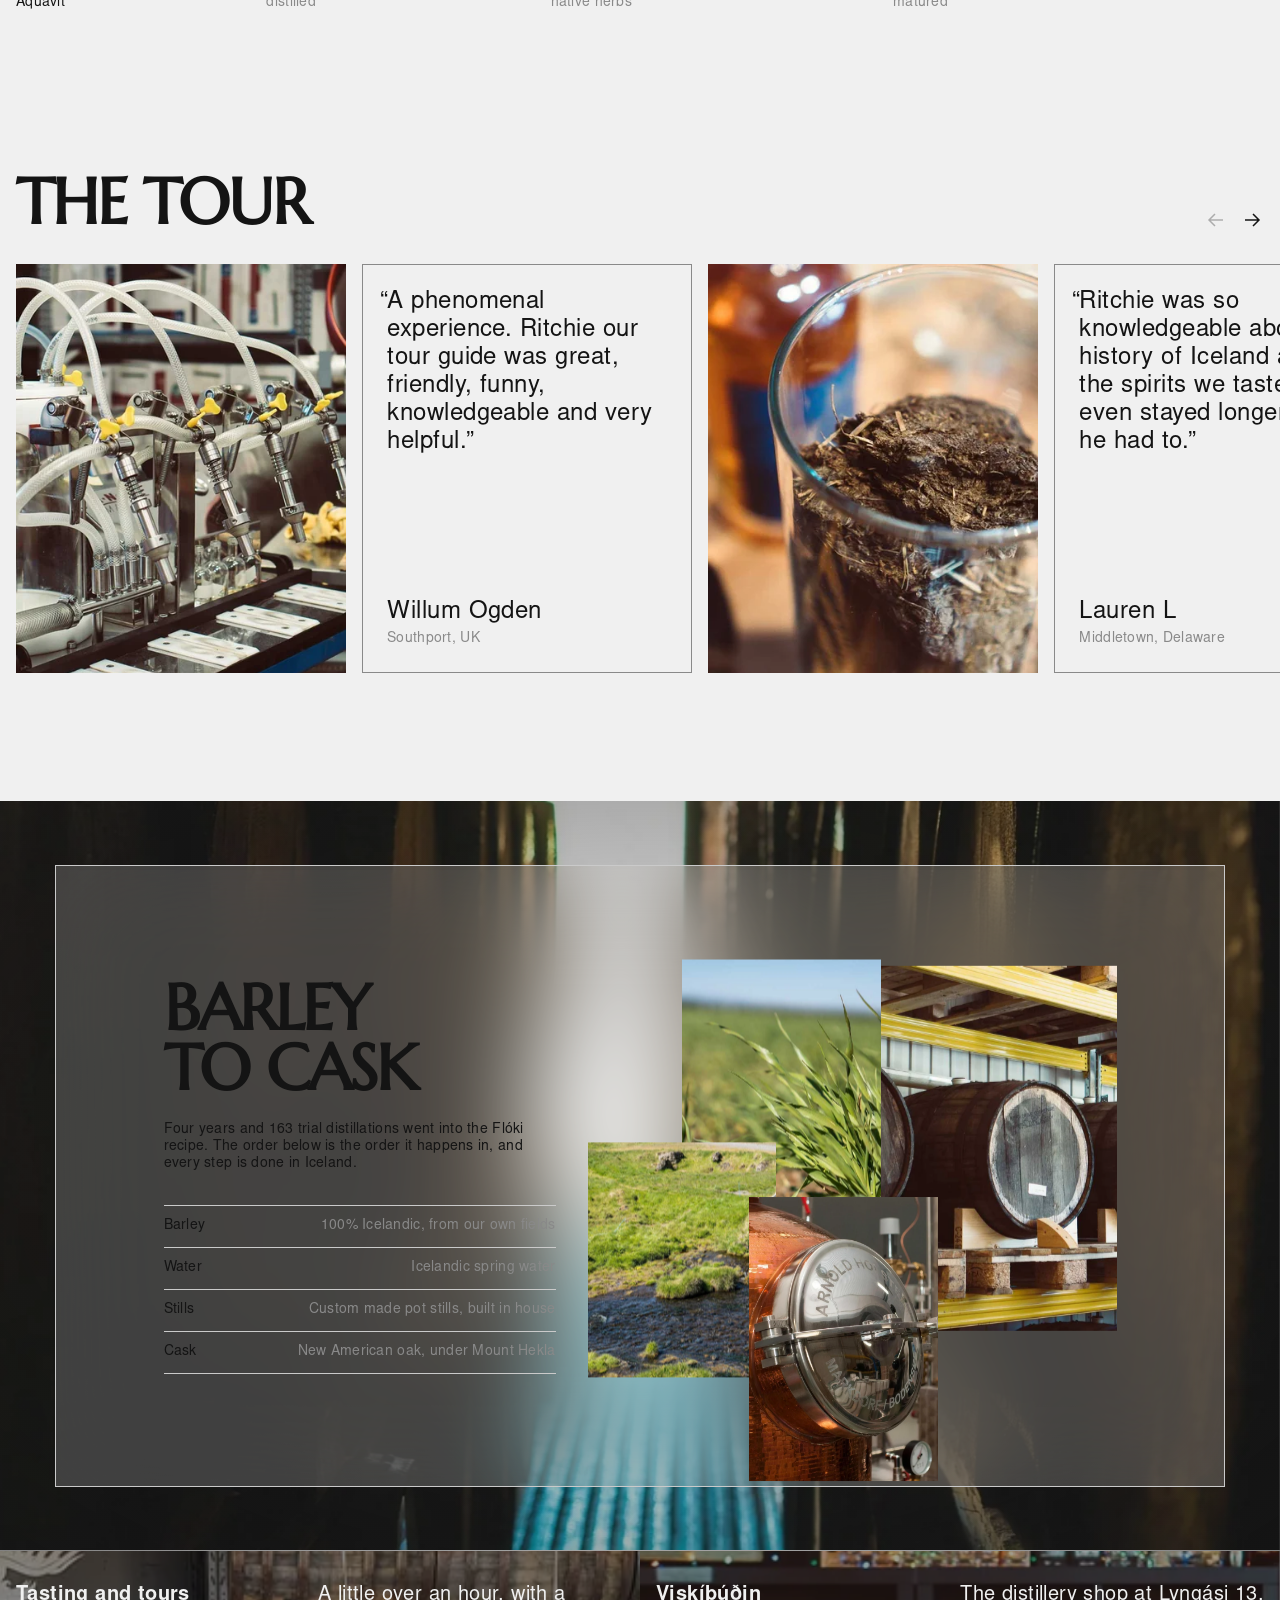
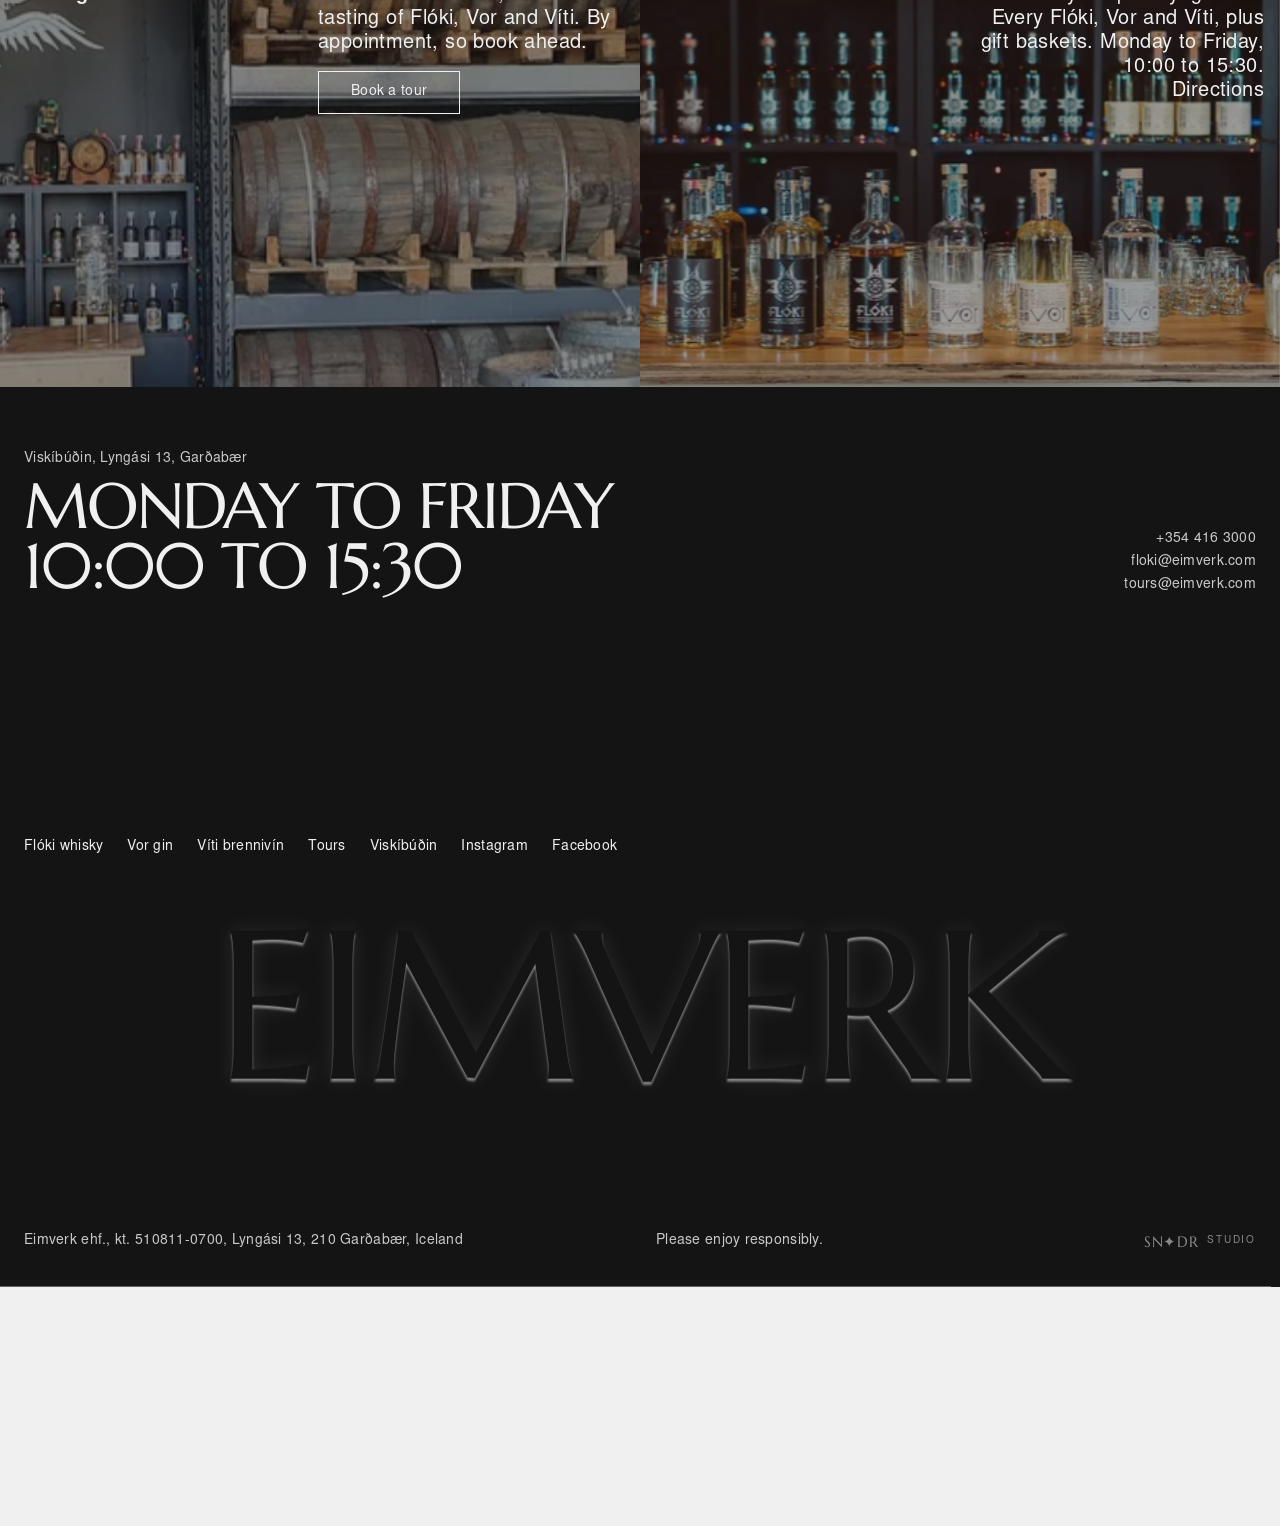
==== commit 86c173f7: "Deploy 0cce878 (noindex preview)" ====
--- a/index.html
+++ b/index.html
@@ -20,7 +20,7 @@
 <link rel="preload" as="image" href="assets/img/hero-1500.webp" fetchpriority="high" media="(min-aspect-ratio: 1/1)">
 <link rel="preload" as="image" href="assets/img/hero-portrait-1080.webp" fetchpriority="high" media="(max-aspect-ratio: 1/1)">
 <link rel="preconnect" href="https://widgets.bokun.io" crossorigin>
-<link rel="stylesheet" href="styles.css?v=690706a9">
+<link rel="stylesheet" href="styles.css?v=5d0b7d4f">
 <script type="application/ld+json">
 {"@context":"https://schema.org","@type":"LocalBusiness","name":"Eimverk Distillery","legalName":"Eimverk ehf.","description":"Iceland's first and only whisky distillery. Flóki single malt whisky, Vor gin and Víti brennivín from 100% Icelandic barley. Distillery tours and tastings.","url":"https://flokiwhisky.is/","email":"floki@eimverk.com","telephone":"+3544163000","foundingDate":"2009","address":{"@type":"PostalAddress","streetAddress":"Lyngási 13","addressLocality":"Garðabær","postalCode":"210","addressCountry":"IS"},"geo":{"@type":"GeoCoordinates","latitude":64.090241,"longitude":-21.93993},"openingHours":"Mo-Fr 10:00-15:30","sameAs":["https://www.facebook.com/eimverk","https://www.instagram.com/eimverk/"]}
 </script>
@@ -83,7 +83,7 @@
 </section>
 
 <section class="featured-products section-spacing" id="whisky" data-nav-theme="light" data-pt="s" data-pb="s"
-         style="--fp-overlay-opacity:0.45;--fp-parallax-travel:15%">
+         style="--fp-overlay-opacity:0.55;--fp-parallax-travel:15%">
   <div class="featured-products__grid">
     <div class="featured-products__marketing" data-parallax-container>
       <div class="featured-products__media" aria-hidden="true">
@@ -130,7 +130,7 @@
 </section>
 
 <section class="featured-products featured-products--reverse section-spacing" data-nav-theme="light" data-pt="none" data-pb="s"
-         style="--fp-overlay-opacity:0.45;--fp-parallax-travel:15%">
+         style="--fp-overlay-opacity:0.55;--fp-parallax-travel:15%">
   <div class="featured-products__grid">
     <div class="featured-products__marketing" data-parallax-container>
       <div class="featured-products__media" aria-hidden="true">
@@ -176,7 +176,7 @@
   </div>
 </section>
 
-<section class="media-fullbleed section-spacing" data-nav-theme="light" data-pt="none" data-pb="l" aria-label="The still room"
+<section class="media-fullbleed section-spacing" data-nav-theme="dark" data-pt="none" data-pb="l" aria-label="The still room"
          style="--media-fullbleed-parallax-travel:15%">
   <div class="media-fullbleed__media" data-parallax-container>
     <div class="media-fullbleed__parallax" data-parallax data-parallax-speed="0.15">
@@ -266,7 +266,7 @@
   </ul>
 </section>
 
-<section class="media-overlay section-spacing" id="process" data-nav-theme="light" data-parallax-container data-pt="xl" data-pb="xl"
+<section class="media-overlay section-spacing" id="process" data-nav-theme="dark" data-parallax-container data-pt="xl" data-pb="xl"
          aria-labelledby="mo-h" style="--media-overlay-vignette-opacity:0.5;--media-overlay-parallax-travel:15%">
   <div class="media-overlay__media" data-parallax data-parallax-speed="0.15" aria-hidden="true">
     <img class="media-overlay__image" src="assets/img/corridor-1500.webp"
@@ -463,7 +463,7 @@
 <script src="assets/vendor/lenis.min.js"></script>
 <script src="assets/vendor/gsap.min.js"></script>
 <script src="assets/vendor/ScrollTrigger.min.js"></script>
-<script src="app.js?v=67d60d97"></script>
+<script src="app.js?v=4275ecc9"></script>
 <!-- Eimverk's own Bókun booking channel, exactly as on flokiwhisky.is -->
 <script async src="https://widgets.bokun.io/assets/javascripts/apps/build/BokunWidgetsLoader.js?bookingChannelUUID=c5f2407f-824e-4909-a7e1-69daf2a87dd3"></script>
 </body>
--- a/styles.css
+++ b/styles.css
@@ -175,12 +175,12 @@
    held solid for exactly the navbar's height and faded out well before the
    headline. Its own layer, so --hero-overlay-opacity keeps its meaning; above
    the overlay (z 20) and below the content (z 30). */
-.hero::after{
-  content:"";position:absolute;inset-inline:0;top:0;z-index:21;pointer-events:none;
-  height:calc(var(--navbar-height) * 5);
-  background:linear-gradient(to bottom,var(--color-black),var(--color-black) var(--navbar-height),transparent);
-  opacity:.62;
-}
+/* The scrim that used to live here has moved onto the navbar itself
+   (see "Navbar ground" at the end of this file). Anchored to the hero it
+   scrolled out from under the fixed navbar: correct at scroll 0, and by 600px
+   into the hero the navbar was sitting on unscrimmed photograph again, which
+   is exactly what the scroll probe measured. A scrim for a fixed element
+   belongs on that element. */
 .hero__content{
   position:relative;z-index:30;display:flex;flex-direction:column;justify-content:flex-end;
   gap:var(--spacing-s);width:100%;padding:var(--spacing-m);color:var(--color-white);
@@ -558,8 +558,60 @@
 .product-card__info{align-items:flex-start}
 .product-card__meta{flex:1 1 58%;min-width:0}
 .product-card__note{flex:0 1 42%;white-space:normal}
-@media (max-width:47.99rem){
-  /* two-column phone grid: the row is ~170px, so name and note stack */
+/* Measured, not guessed: the card is 171px at 390, 172 at 768 and 236 at 1024.
+   In a row at 768 that leaves the name 90px and the note 66px, both cramped
+   against names as long as "Flóki Young Malt Sheep Dung Smoked". Stack them
+   until the card is wide enough to hold both on one line. */
+@media (max-width:63.99rem){
   .product-card__info{flex-direction:column;gap:var(--spacing-xxxs)}
   .product-card__note{flex:none;text-align:left}
 }
+
+/* ==========================================================================
+   Navbar ground (Eimverk-specific adaptation of the reference).
+
+   MEASURED, not assumed. `_qa-navscroll.mjs` walks the page and reads the
+   median luminance actually rendered behind each nav slot at every scroll
+   position. The transparent navbar failed 27 slots at 390 and 13 at 1440,
+   worst case 1.03:1 (ink on a near-black photograph, invisible).
+
+   The reference can keep a transparent navbar because its page is mostly paper
+   with dark photographs under a black announcement bar. This page is
+   photograph-heavy at mid luminance, where BOTH themes fail: white ink over a
+   ground of 80 is 2.7:1 and black ink over the same ground is 2.8:1. Flipping
+   the theme cannot fix it, so the navbar is given a real ground.
+
+   It stays transparent over the hero, so the opening moment is unchanged, and
+   from there carries the section's own tone from the two-tone palette. Nothing
+   new is introduced: the bar is paper over paper sections and ink over
+   photographic ones, which is the system's own pair. */
+.navbar::before{
+  content:"";position:absolute;inset:0;z-index:-1;
+  background:var(--color-white);opacity:0;
+  transition:opacity .3s ease,background-color .3s ease;
+}
+.navbar[data-nav-theme="dark"]::before{background:var(--color-black)}
+.navbar[data-nav-solid="on"]::before{opacity:1}
+
+/* Over the hero the bar has no ground, so it carries the scrim instead, on its
+   own fixed layer where it cannot scroll away. Same vignetting the hero used to
+   paint, held for the navbar's height and faded out well above the headline. */
+.navbar::after{
+  content:"";position:absolute;inset-inline:0;top:0;z-index:-1;pointer-events:none;
+  height:calc(var(--navbar-height) * 2.6);
+  background:linear-gradient(to bottom,var(--color-black),var(--color-black) 42%,transparent);
+  opacity:.72;transition:opacity .3s ease;
+}
+.navbar[data-nav-solid="on"]::after{opacity:0}
+
+/* The reference's tile overlay is a radial that is WEAKEST at the centre,
+   which suits a tile whose content is centred. Ours is bottom-anchored, and at
+   768 the FLÓKI heading landed on the palest barrel staves at 51% luminance.
+   Raising the radial's opacity flattens the whole photograph to fix one corner,
+   so a bottom-up scrim is stacked under it instead: the heading, the copy and
+   the button get a guaranteed ground and the top of the image keeps its light. */
+.featured-products__overlay{
+  background:
+    linear-gradient(to top,var(--color-black) 0%,rgba(20,20,20,0) 74%),
+    radial-gradient(ellipse at center,transparent 0%,var(--color-black) 100%);
+}
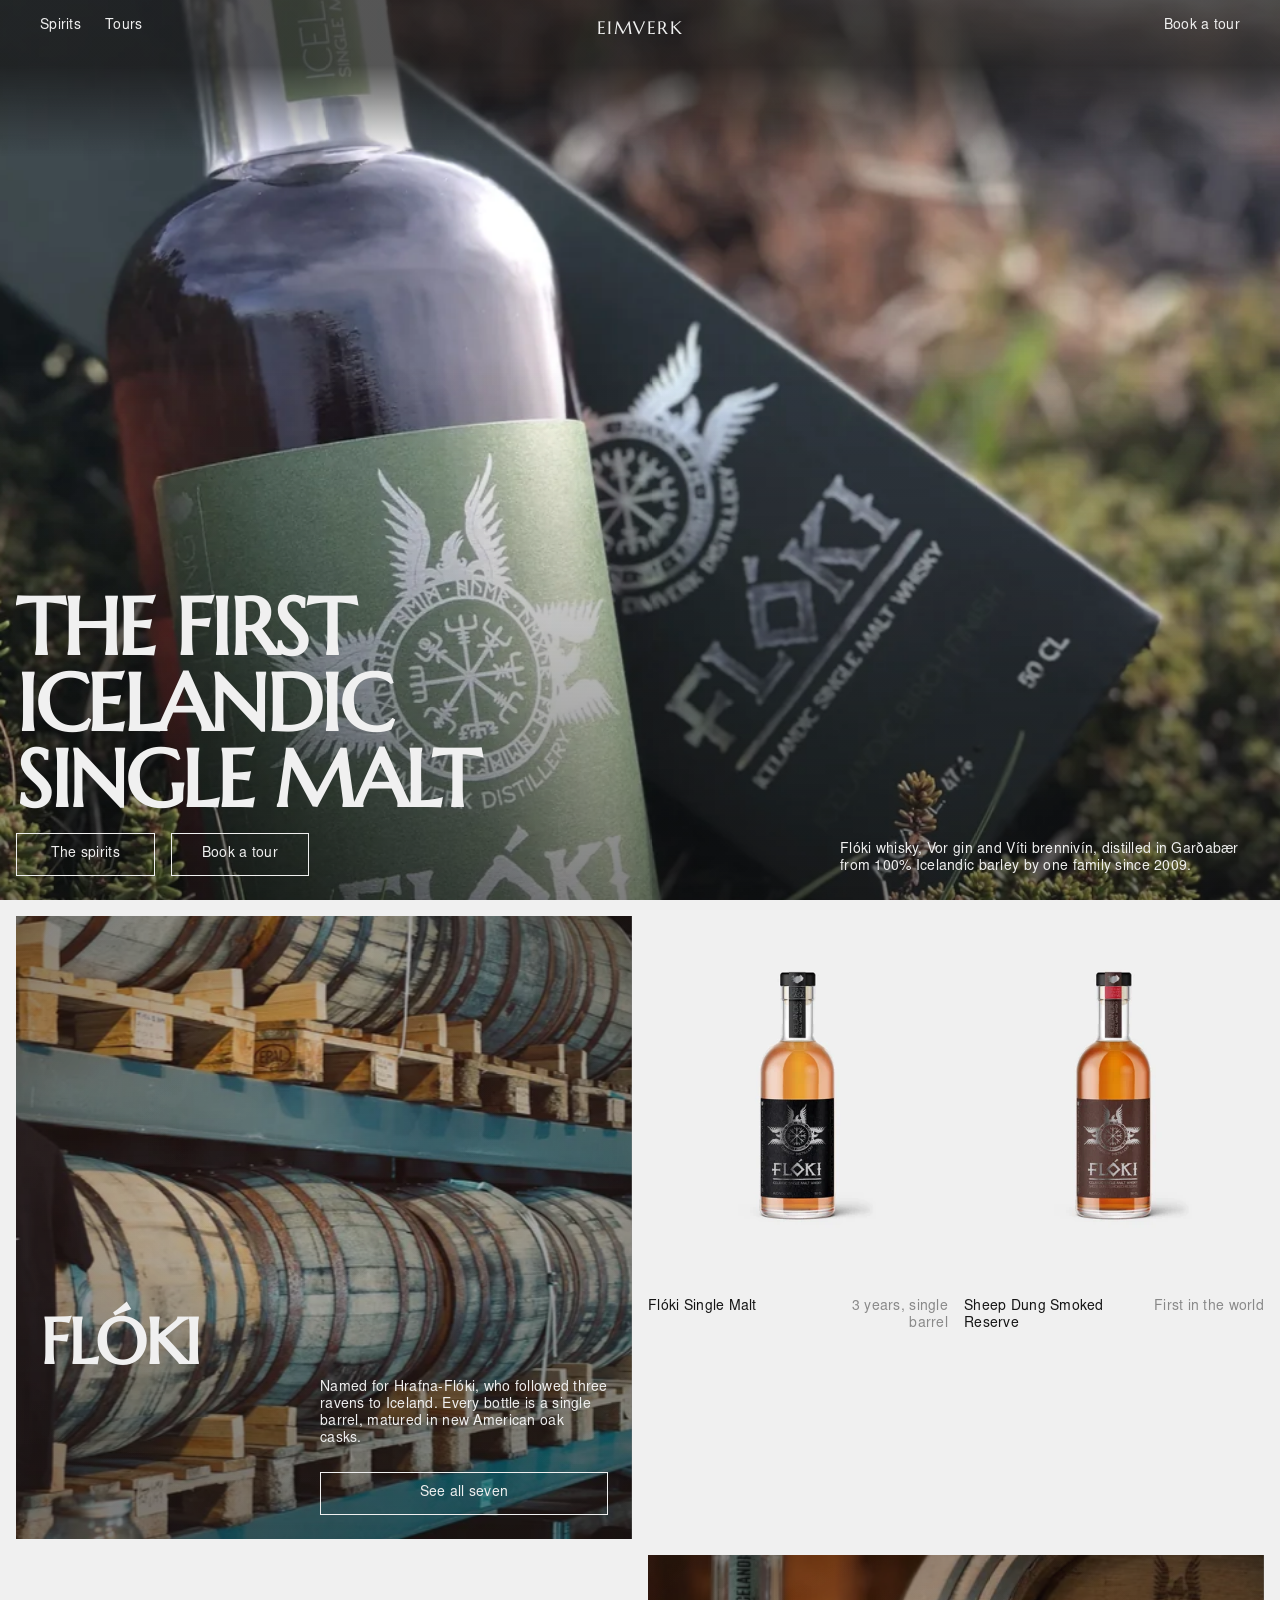
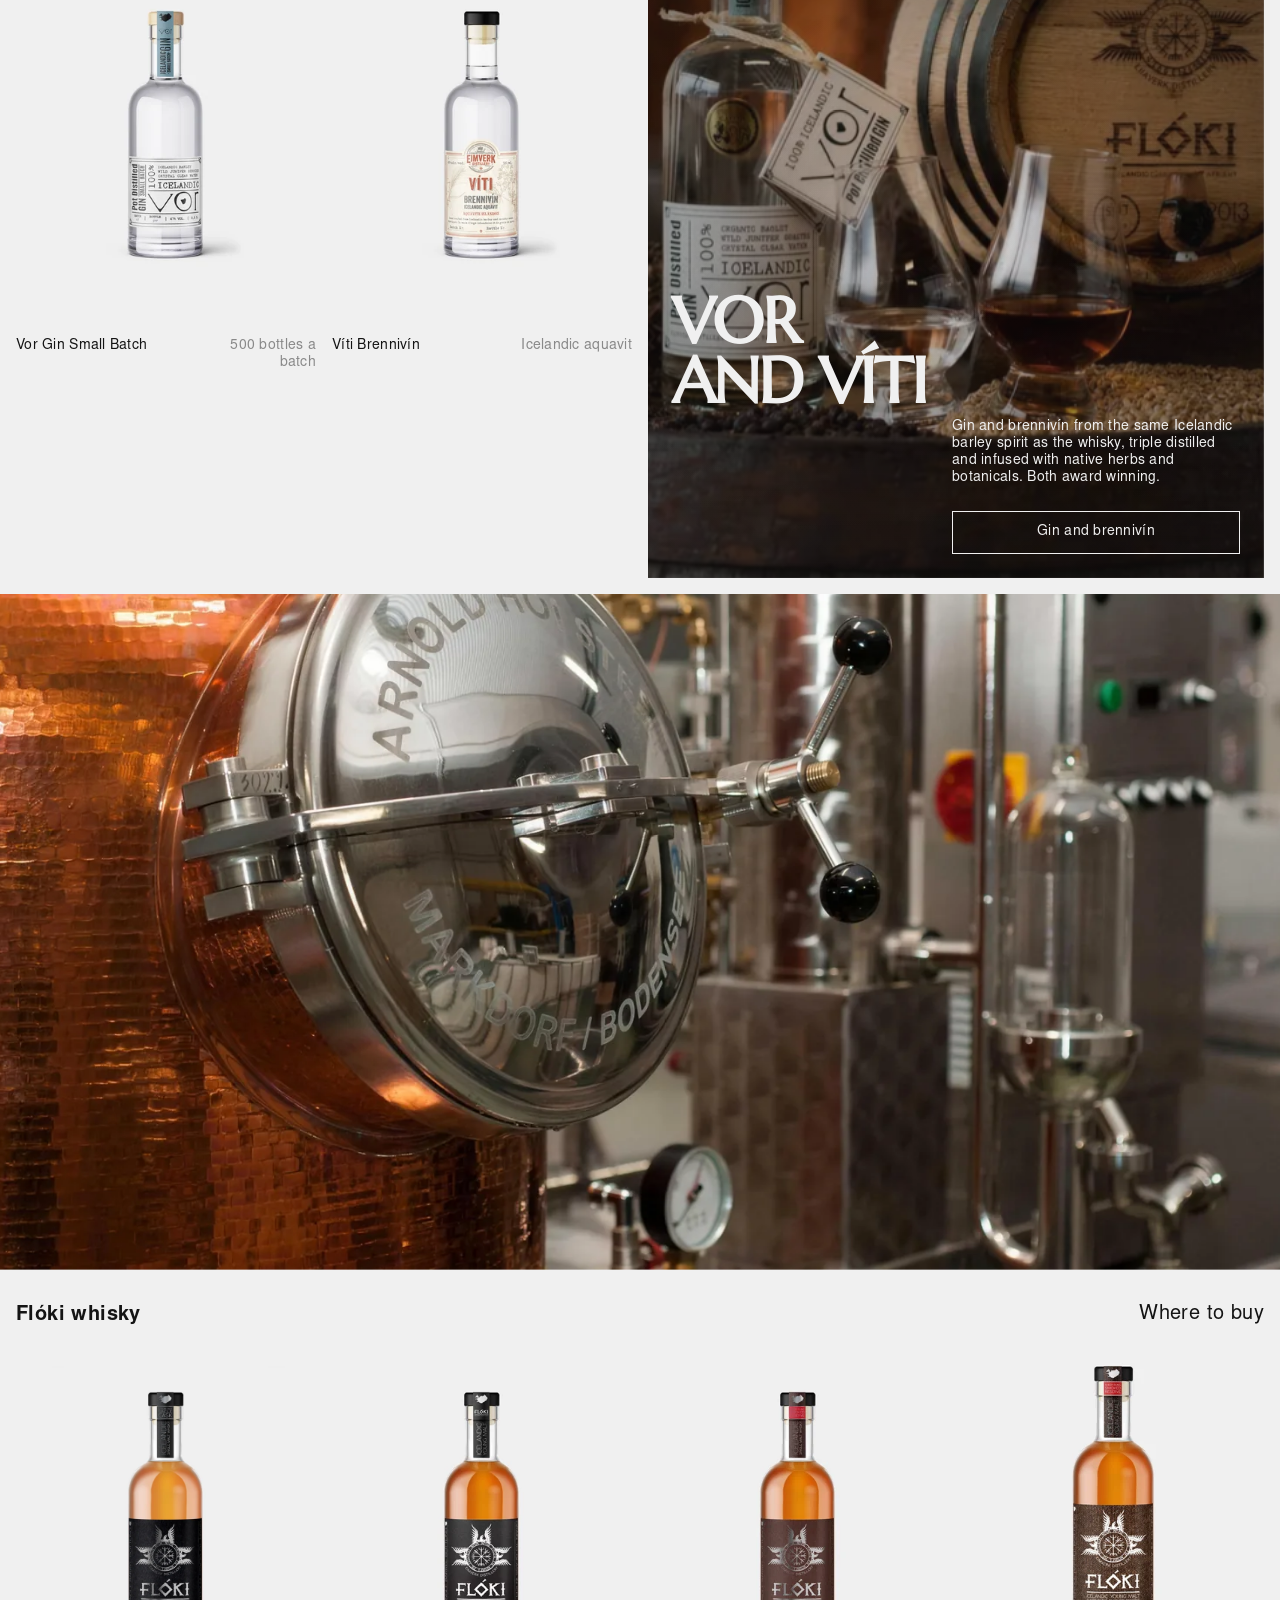
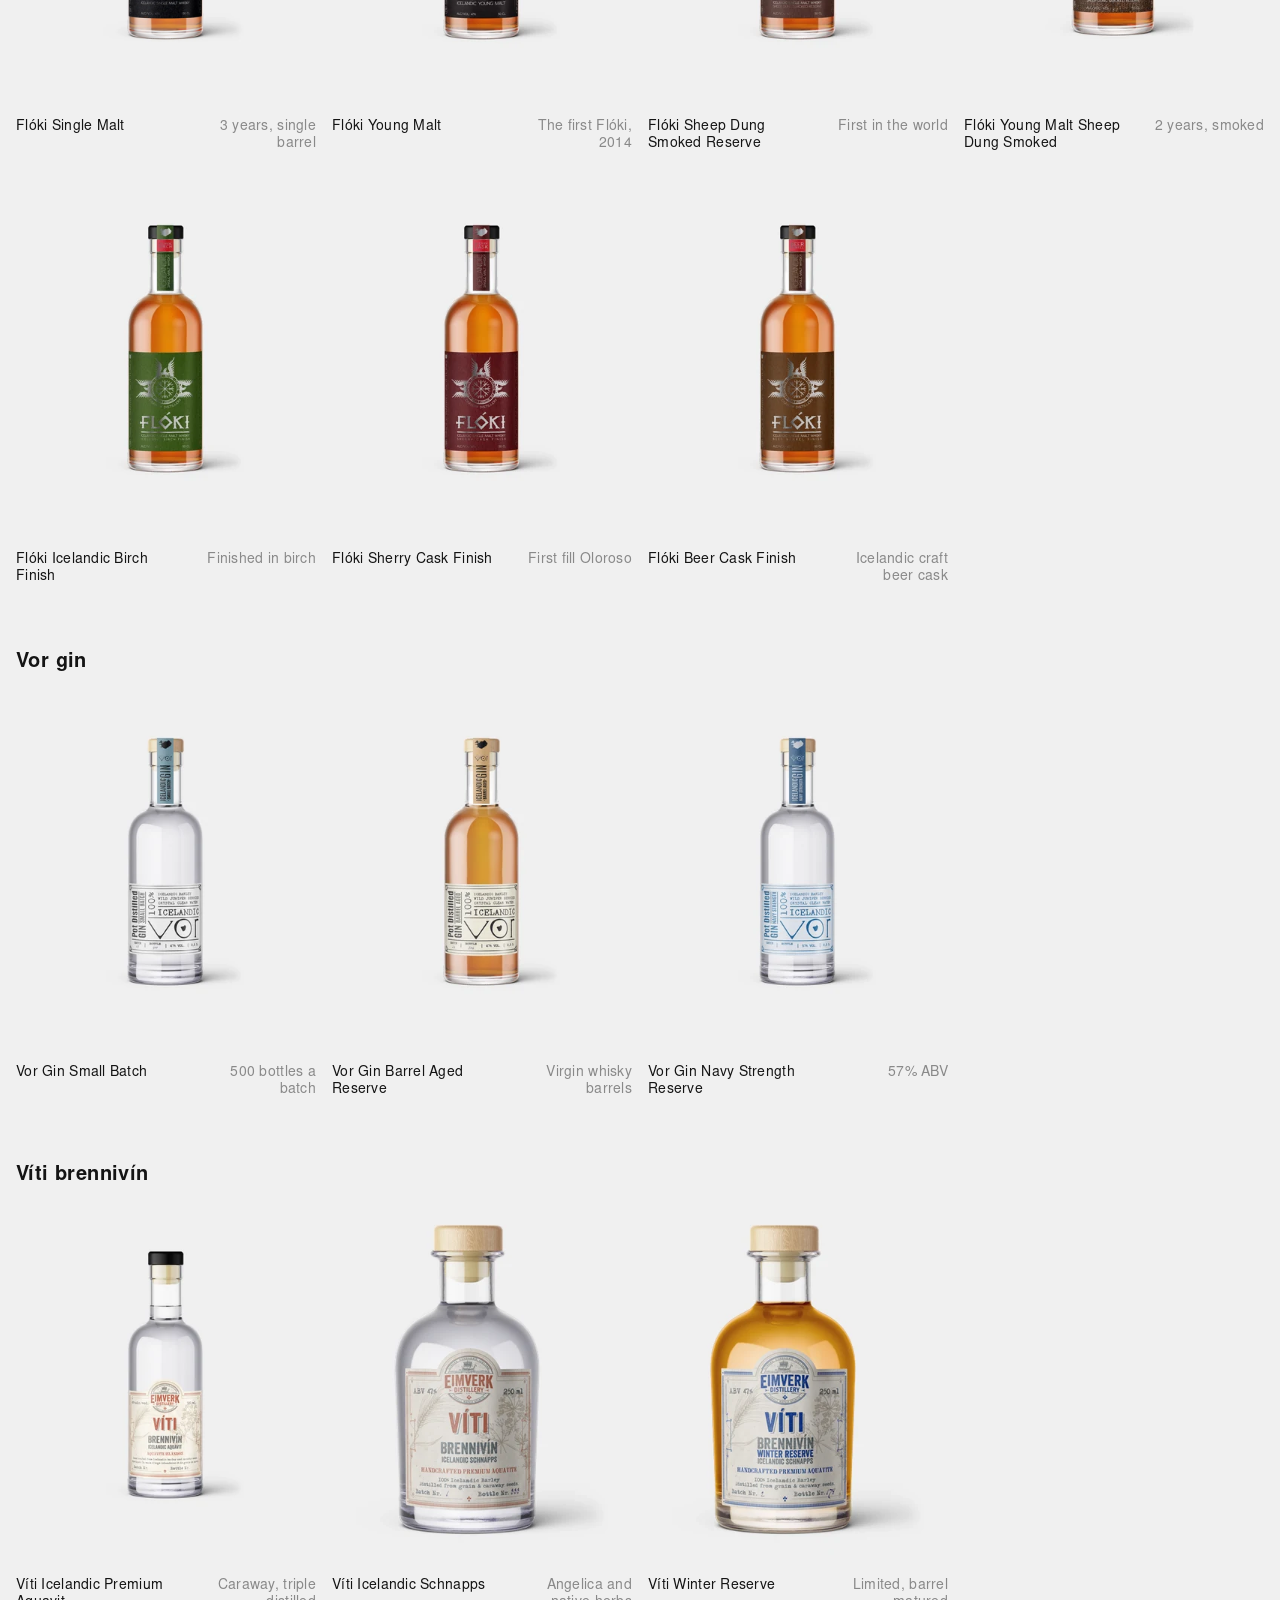
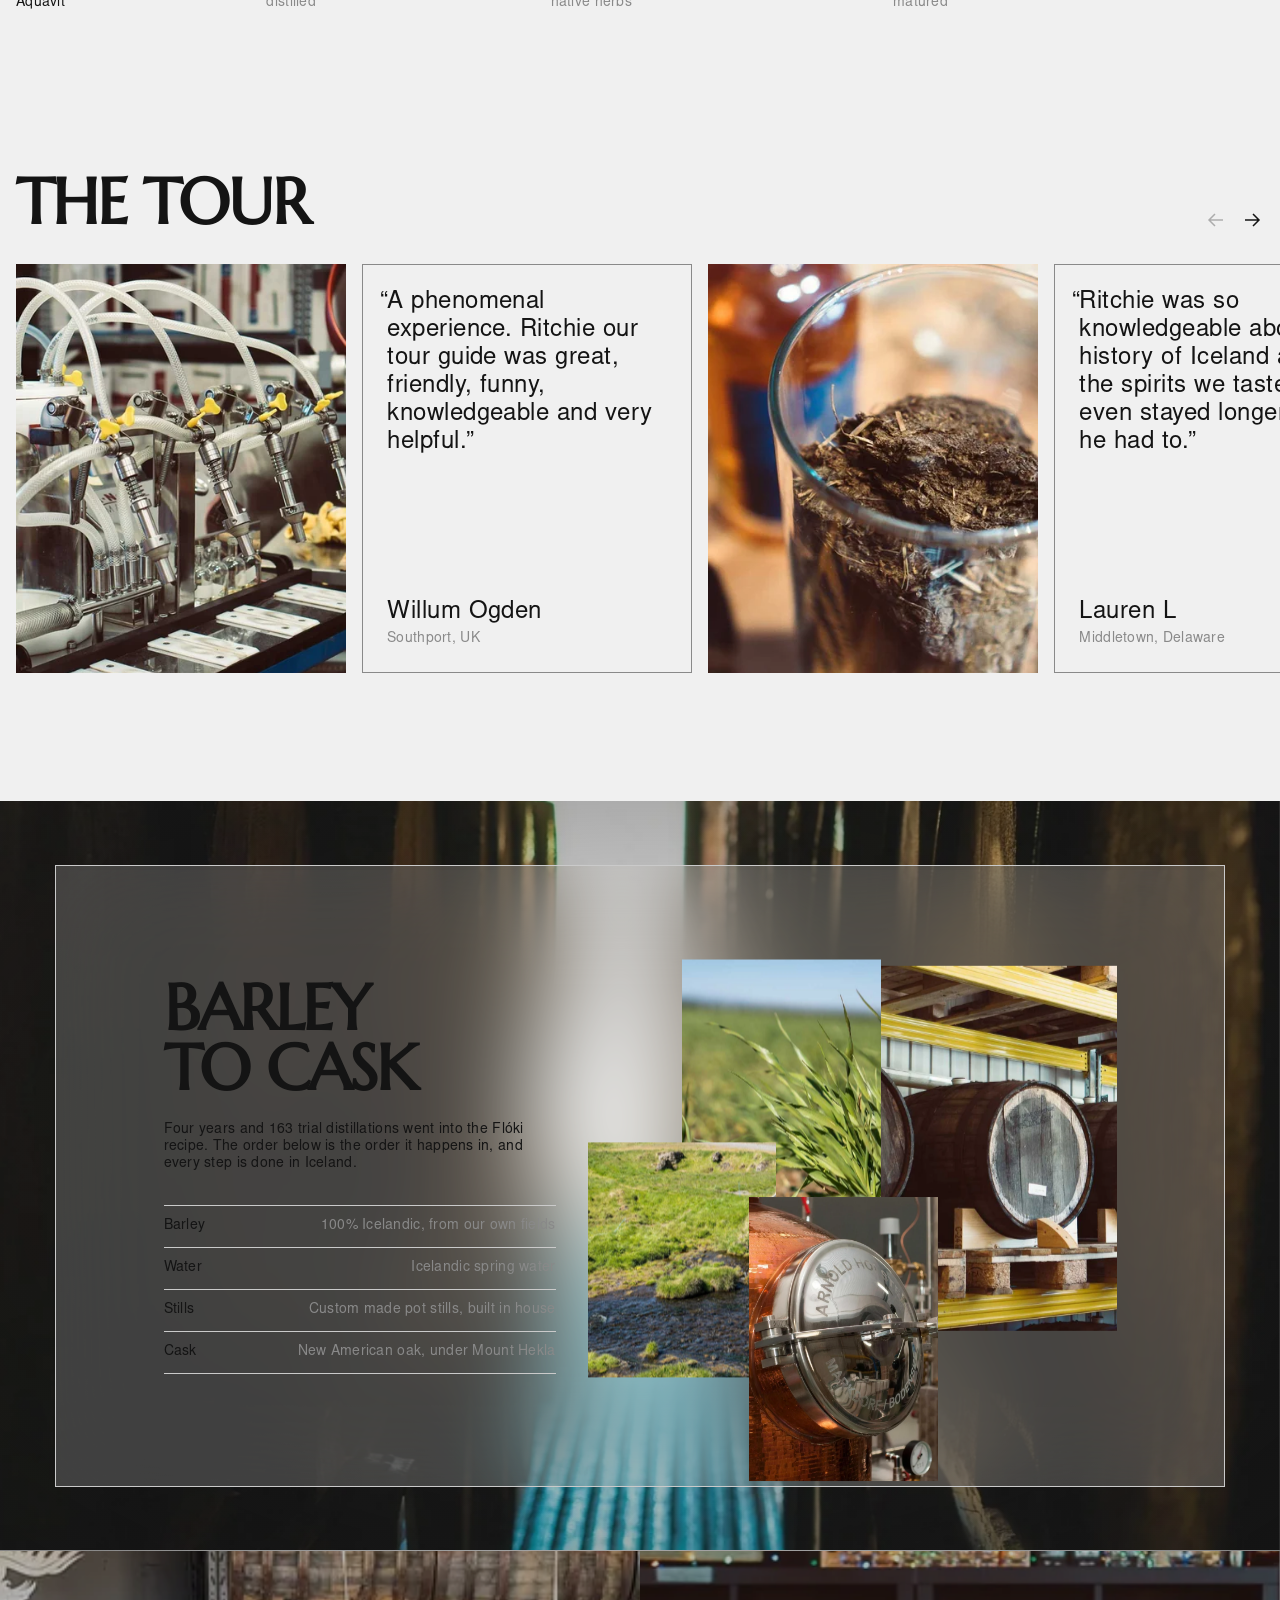
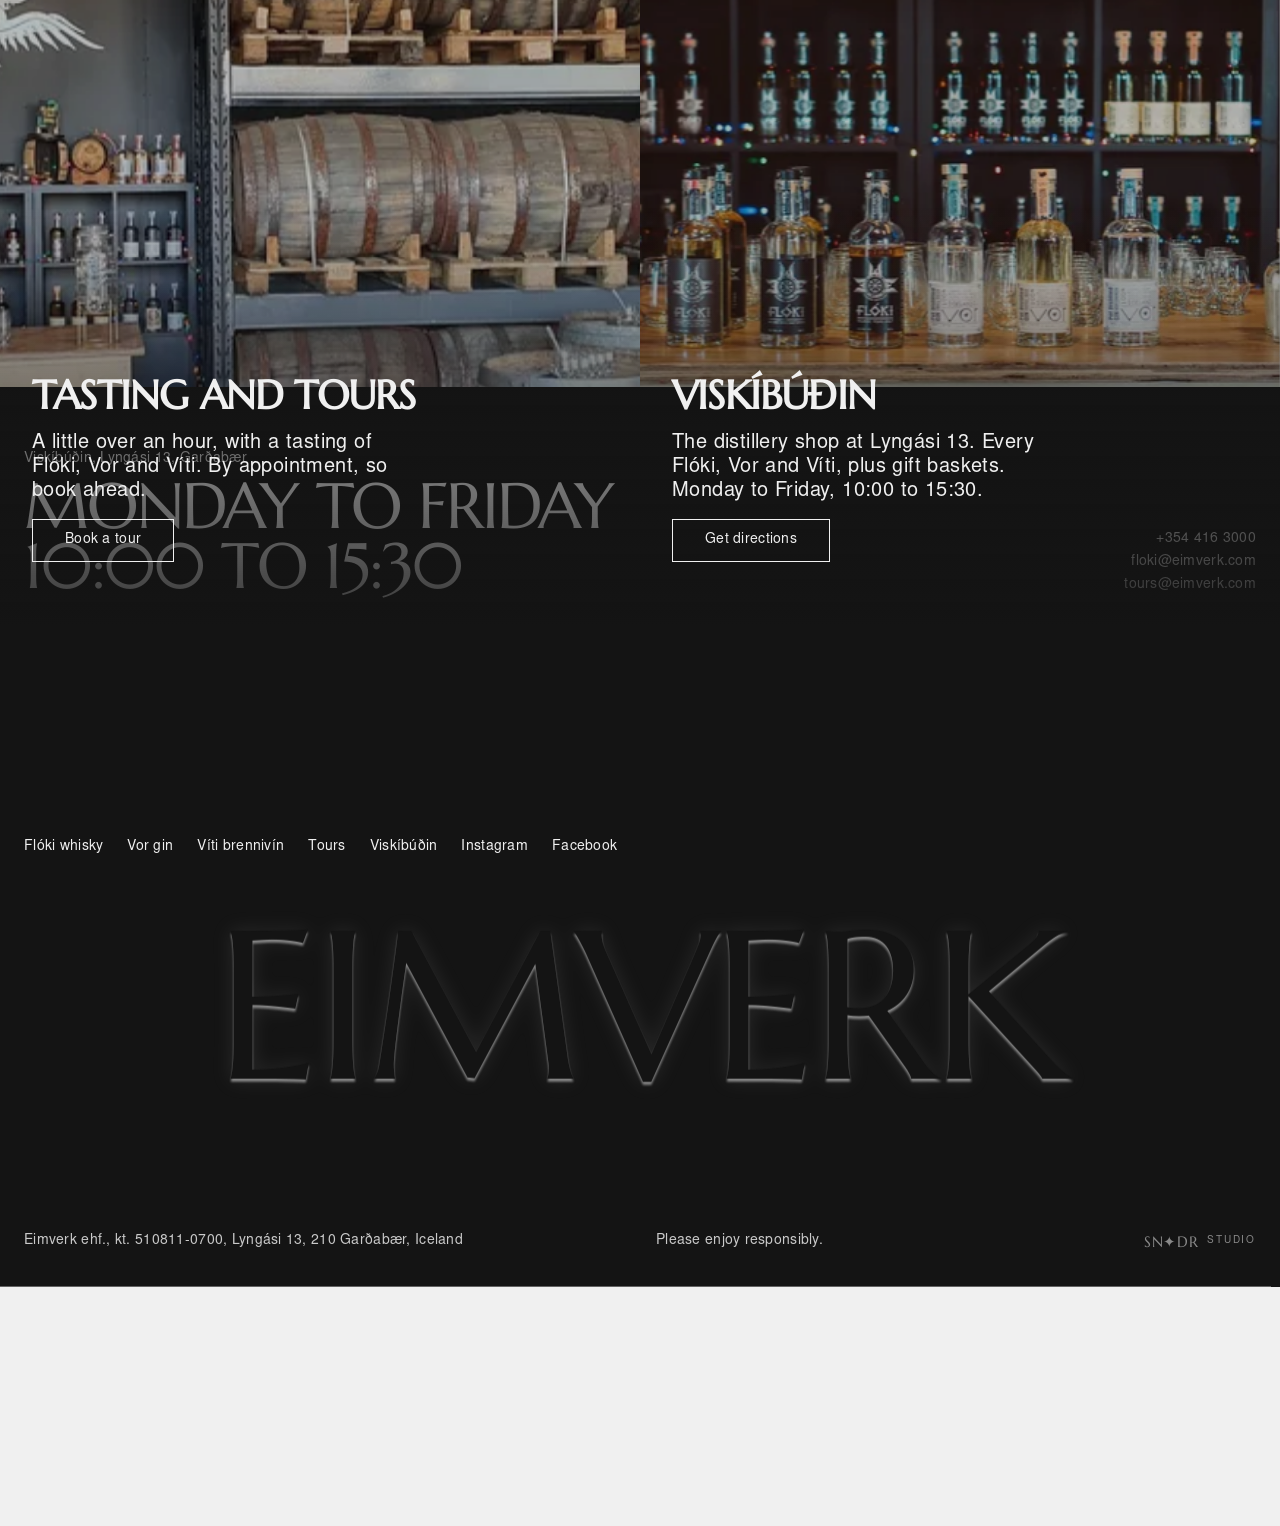
==== commit afcdeff0: "Deploy af74552 (noindex preview)" ====
--- a/index.html
+++ b/index.html
@@ -20,7 +20,7 @@
 <link rel="preload" as="image" href="assets/img/hero-1500.webp" fetchpriority="high" media="(min-aspect-ratio: 1/1)">
 <link rel="preload" as="image" href="assets/img/hero-portrait-1080.webp" fetchpriority="high" media="(max-aspect-ratio: 1/1)">
 <link rel="preconnect" href="https://widgets.bokun.io" crossorigin>
-<link rel="stylesheet" href="styles.css?v=5d0b7d4f">
+<link rel="stylesheet" href="styles.css?v=a191fb61">
 <script type="application/ld+json">
 {"@context":"https://schema.org","@type":"LocalBusiness","name":"Eimverk Distillery","legalName":"Eimverk ehf.","description":"Iceland's first and only whisky distillery. Flóki single malt whisky, Vor gin and Víti brennivín from 100% Icelandic barley. Distillery tours and tastings.","url":"https://flokiwhisky.is/","email":"floki@eimverk.com","telephone":"+3544163000","foundingDate":"2009","address":{"@type":"PostalAddress","streetAddress":"Lyngási 13","addressLocality":"Garðabær","postalCode":"210","addressCountry":"IS"},"geo":{"@type":"GeoCoordinates","latitude":64.090241,"longitude":-21.93993},"openingHours":"Mo-Fr 10:00-15:30","sameAs":["https://www.facebook.com/eimverk","https://www.instagram.com/eimverk/"]}
 </script>
@@ -307,9 +307,9 @@
 </section>
 
 <section class="split-media section-spacing" id="visit" data-nav-theme="dark" data-pt="none" data-pb="none"
-         style="--split-media-overlay-opacity:0.3;--split-media-parallax-travel:15%">
+         style="--split-media-overlay-opacity:0.28;--split-media-parallax-travel:15%">
   <div class="split-media__grid">
-    <div class="split-media__panel" data-parallax-container id="tasting" style="--split-media-overlay-opacity:0.5">
+    <div class="split-media__panel" data-parallax-container id="tasting" >
       <div class="split-media__parallax" data-parallax data-parallax-speed="0.15">
         <img class="split-media__image" src="assets/img/tasting-room-1500.webp"
              srcset="assets/img/tasting-room-900.webp 900w, assets/img/tasting-room-1500.webp 1500w, assets/img/tasting-room-1600.webp 1600w"
@@ -317,15 +317,13 @@
       </div>
       <div class="split-media__overlay" aria-hidden="true"></div>
       <div class="split-media__content">
-        <h2 class="type-medium">Tasting and tours</h2>
-        <div class="split-media__trailing">
-          <div class="split-media__body type-medium"><p>A little over an hour, with a tasting of Flóki, Vor and Víti. By appointment, so book ahead.</p></div>
-          <a href="https://widgets.bokun.io/online-sales/c5f2407f-824e-4909-a7e1-69daf2a87dd3/experience/15103?partialView=1" class="btn btn-outline text-white split-media__btn bokunButton" data-src="https://widgets.bokun.io/online-sales/c5f2407f-824e-4909-a7e1-69daf2a87dd3/experience/15103?partialView=1">Book a tour</a>
-        </div>
-      </div>
-    </div>
-
-    <div class="split-media__panel" data-parallax-container id="buy" style="--split-media-overlay-opacity:0.4">
+        <h2 class="split-media__heading uppercase">Tasting and tours</h2>
+        <div class="split-media__body type-medium"><p>A little over an hour, with a tasting of Flóki, Vor and Víti. By appointment, so book ahead.</p></div>
+        <a href="https://widgets.bokun.io/online-sales/c5f2407f-824e-4909-a7e1-69daf2a87dd3/experience/15103?partialView=1" class="btn btn-outline text-white split-media__btn bokunButton" data-src="https://widgets.bokun.io/online-sales/c5f2407f-824e-4909-a7e1-69daf2a87dd3/experience/15103?partialView=1">Book a tour</a>
+      </div>
+    </div>
+
+    <div class="split-media__panel" data-parallax-container id="buy">
       <div class="split-media__parallax" data-parallax data-parallax-speed="0.15">
         <img class="split-media__image" src="assets/img/viskibudin-1500.webp"
              srcset="assets/img/viskibudin-900.webp 900w, assets/img/viskibudin-1500.webp 1500w, assets/img/viskibudin-1920.webp 1920w"
@@ -333,13 +331,9 @@
       </div>
       <div class="split-media__overlay" aria-hidden="true"></div>
       <div class="split-media__content">
-        <h2 class="type-medium">Viskíbúðin</h2>
-        <div class="split-media__trailing split-media__trailing--end">
-          <div class="split-media__body type-medium"><p>The distillery shop at Lyngási 13. Every Flóki, Vor and Víti, plus gift baskets. Monday to Friday, 10:00 to 15:30.</p></div>
-          <span class="link"><a href="https://www.google.com/maps/place/Eimverk+Distillery/@64.090241,-21.9421187,17z" class="link__anchor type-medium text-white" target="_blank" rel="noopener">
-            <span class="link__text">Directions</span><span class="link__underline" aria-hidden="true"><span class="link__line"></span></span>
-          </a></span>
-        </div>
+        <h2 class="split-media__heading uppercase">Viskíbúðin</h2>
+        <div class="split-media__body type-medium"><p>The distillery shop at Lyngási 13. Every Flóki, Vor and Víti, plus gift baskets. Monday to Friday, 10:00 to 15:30.</p></div>
+        <a href="https://www.google.com/maps/place/Eimverk+Distillery/@64.090241,-21.9421187,17z" class="btn btn-outline text-white split-media__btn" target="_blank" rel="noopener">Get directions</a>
       </div>
     </div>
   </div>
--- a/styles.css
+++ b/styles.css
@@ -313,8 +313,6 @@
 @media (min-width:48rem){
   .split-media__grid{grid-template-columns:repeat(2,minmax(0,1fr))}
   .split-media__panel{aspect-ratio:720/760}
-  .split-media__content{flex-direction:row;align-items:flex-start;gap:var(--spacing-m)}
-  .split-media__trailing{margin-left:auto}
 }
 
 /* ---------------- footer ---------------- */
@@ -437,7 +435,7 @@
 .heat__row{display:flex;align-items:baseline;justify-content:space-between;gap:var(--spacing-m);padding-block:var(--spacing-s);border-bottom:1px solid var(--color-light-gray)}
 .reviews__meta{display:flex;flex-direction:column;gap:var(--spacing-xxs)}
 .footer__eyebrow{margin-bottom:var(--spacing-xs)}
-@media (min-width:48rem){.split-media__trailing--end{margin-left:auto;align-items:flex-end;text-align:right;display:flex;flex-direction:column}}
+
 
 /* footer legal: reference behaviour. On mobile the row is two halves and the
    middle line is hidden. Scoped to max-width so it cannot override the
@@ -615,3 +613,38 @@
     linear-gradient(to top,var(--color-black) 0%,rgba(20,20,20,0) 74%),
     radial-gradient(ellipse at center,transparent 0%,var(--color-black) 100%);
 }
+
+
+/* ==========================================================================
+   The two visit panels.
+
+   They were the reference's row: a heading pushed left and a trailing block
+   pushed right, which works in a full-width band and not in a half-width panel.
+   With a real paragraph and an action in each, a two-word heading sat alone at
+   one edge while the copy jammed against the other, and the shop panel was
+   right-aligned on top of that, so the pair read as two different components
+   with a stray word under one of them.
+
+   Both panels are now the same object: heading, copy, one action, stacked and
+   anchored to the bottom of the frame, which is where the hero already puts its
+   own stack. The eye gets one shape twice instead of two shapes once. */
+.split-media__panel{display:flex;flex-direction:column;justify-content:flex-end}
+.split-media__content{gap:var(--spacing-m);padding:var(--spacing-xl) var(--spacing-l)}
+.split-media__heading{
+  font-family:var(--font-display);letter-spacing:-.02em;line-height:1;
+  font-size:clamp(1.75rem,1.25rem + 1.6vw,2.5rem);
+}
+.split-media__body{max-width:24rem}
+.split-media__body p{text-wrap:pretty}
+.split-media__btn{margin-top:0}
+/* A flat tint over a whole photograph has to be heavy enough for its brightest
+   corner, which flattens the rest. The content is bottom-anchored, so the ground
+   it needs is too: same device as the product tiles. */
+.split-media__panel::after{
+  content:"";position:absolute;inset:0;z-index:5;pointer-events:none;
+  background:linear-gradient(to top,var(--color-black) 0%,rgba(20,20,20,0) 62%);
+  opacity:.85;
+}
+@media (min-width:48rem){
+  .split-media__content{padding:var(--spacing-xxl) var(--spacing-xl)}
+}
